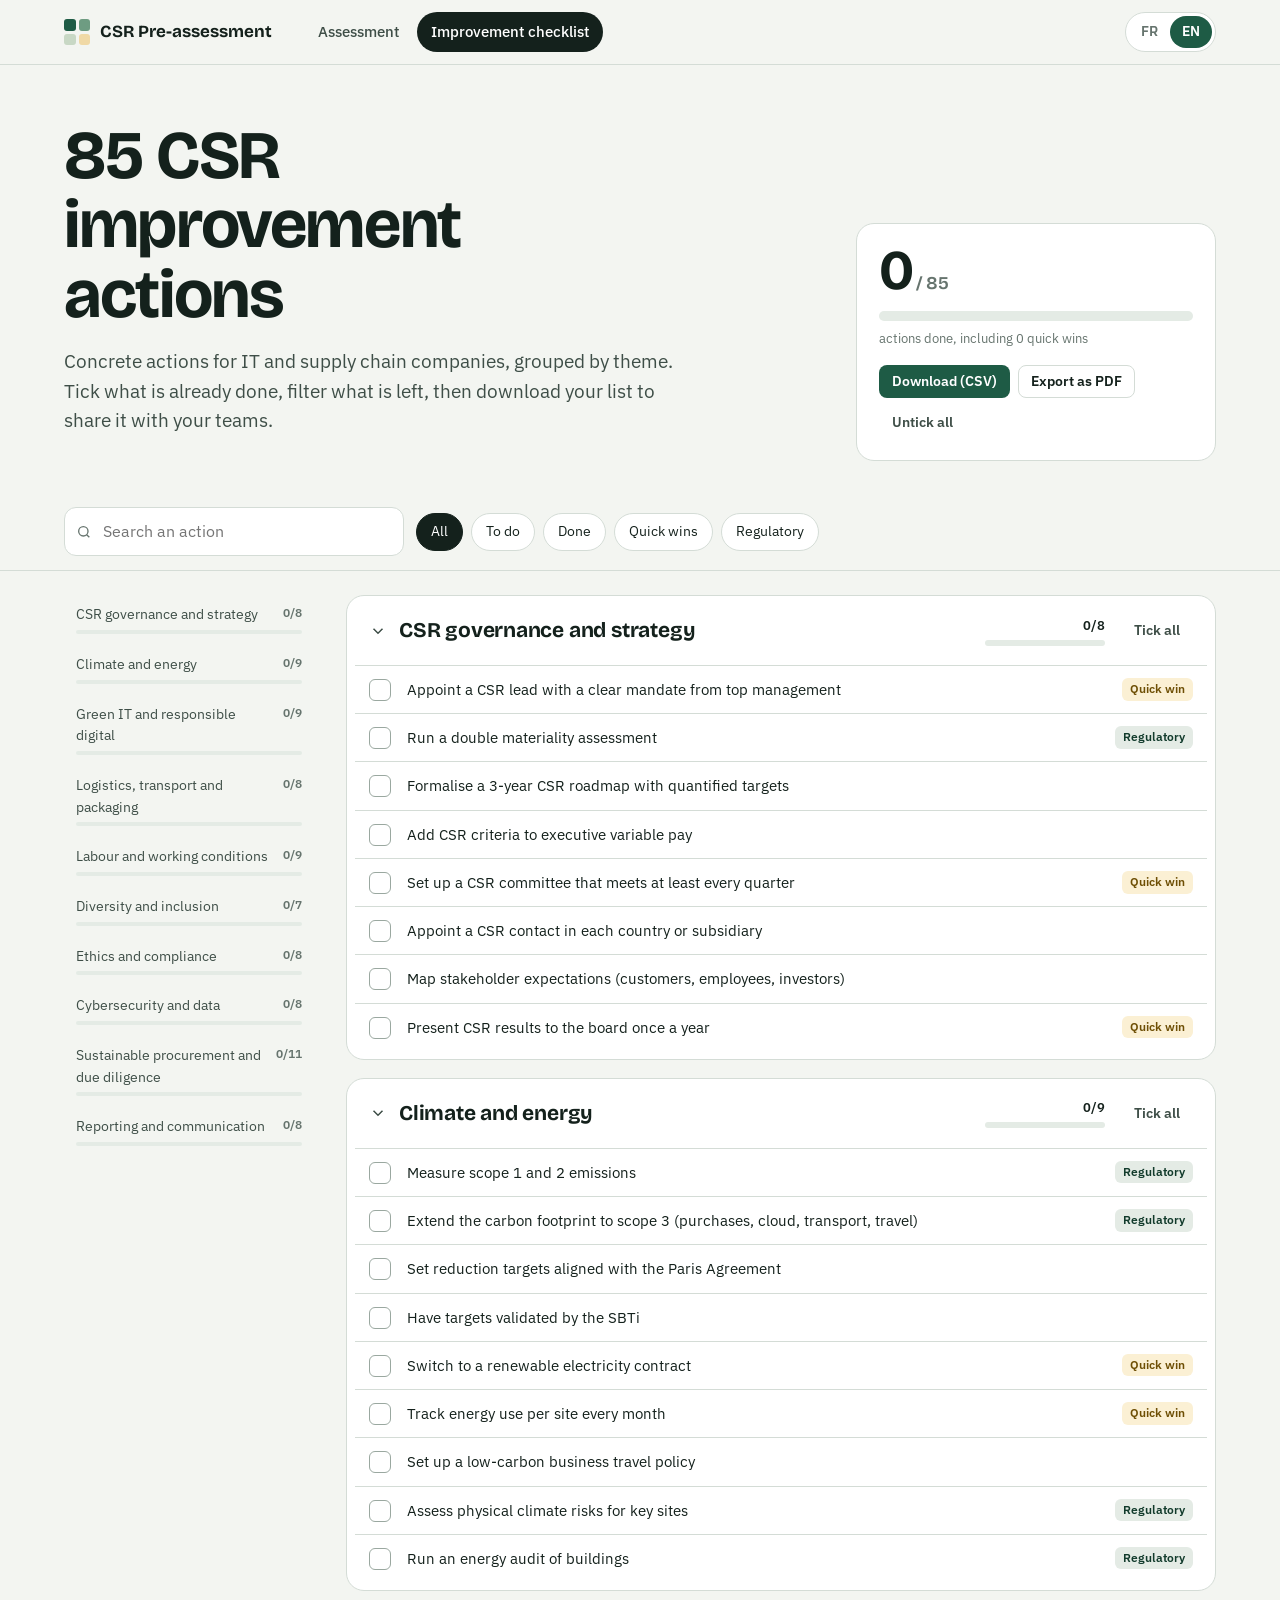
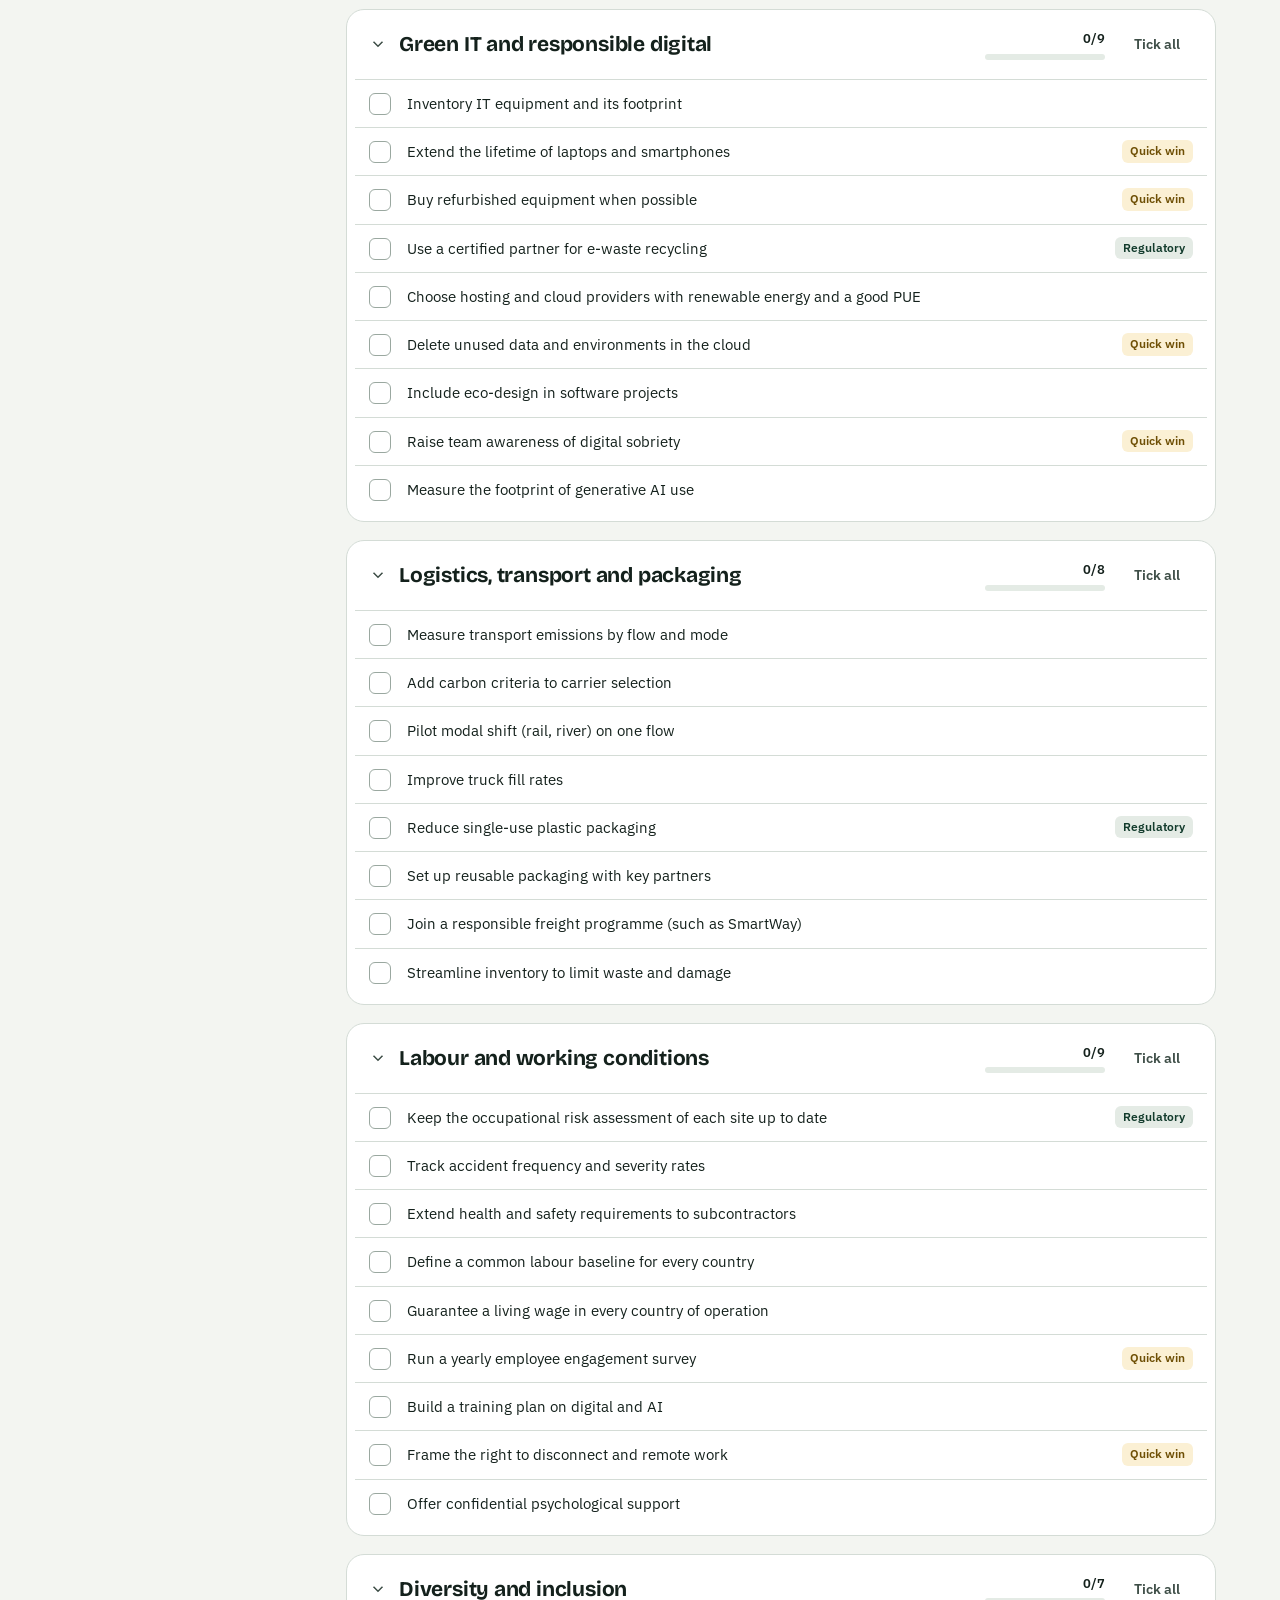
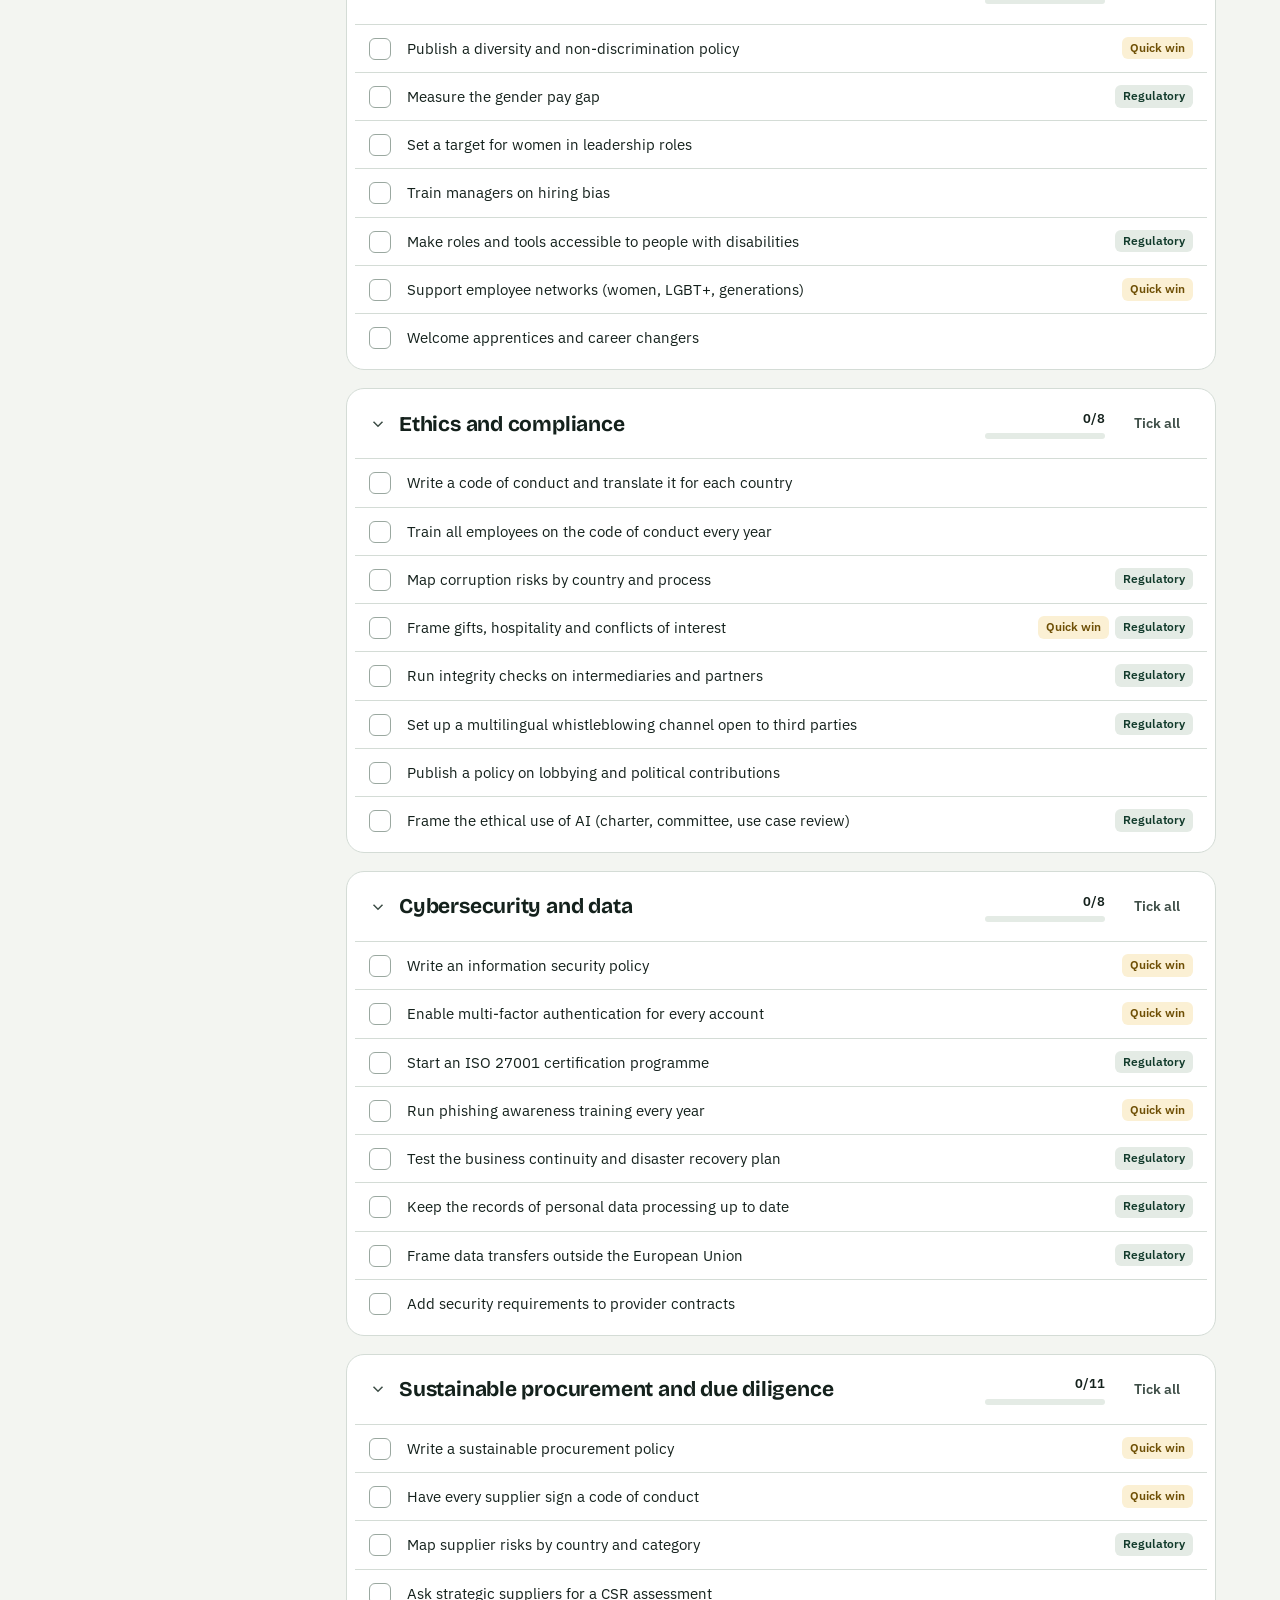
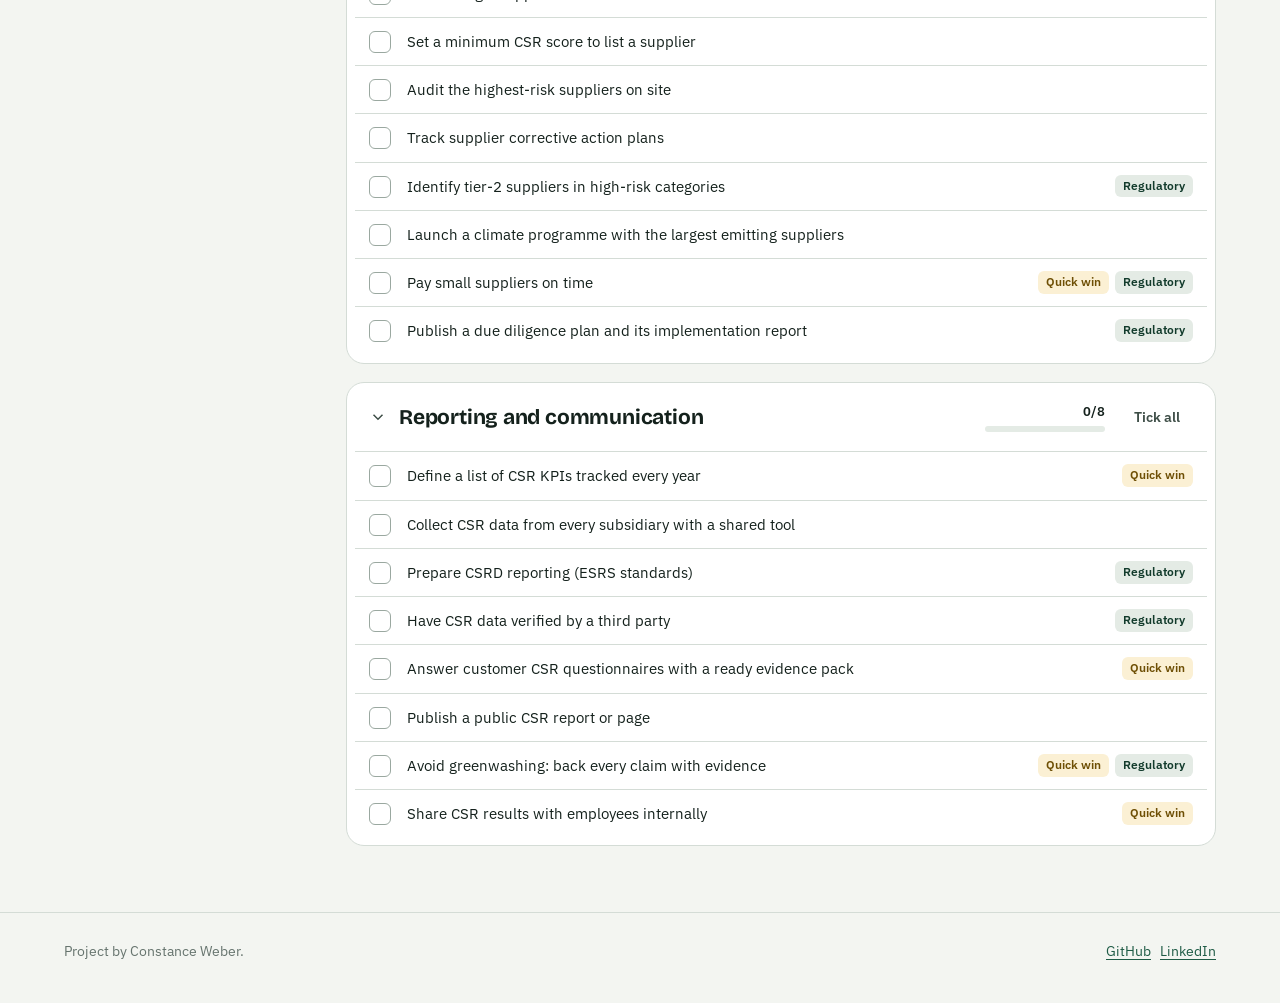
==== docs/checklist.html @ 0f24d418 "Redesign the web version and add an improvement checklist page New shared design (style.css) with a " ====
<!DOCTYPE html>
<html lang="fr">
<head>
<meta charset="utf-8">
<meta name="viewport" content="width=device-width, initial-scale=1">
<title>Axes d'amélioration RSE · IT et supply chain</title>
<meta name="description" content="85 actions RSE concrètes classées par thème, à cocher et à télécharger.">
<link rel="icon" href="data:image/svg+xml,%3Csvg xmlns='http://www.w3.org/2000/svg' viewBox='0 0 100 100'%3E%3Crect x='4' y='4' width='44' height='44' rx='8' fill='%231E5B45'/%3E%3Crect x='52' y='4' width='44' height='44' rx='8' fill='%236E9C82'/%3E%3Crect x='4' y='52' width='44' height='44' rx='8' fill='%23C8D8C5'/%3E%3Crect x='52' y='52' width='44' height='44' rx='8' fill='%23F0D9A6'/%3E%3C/svg%3E">
<link rel="preconnect" href="https://fonts.googleapis.com">
<link rel="preconnect" href="https://fonts.gstatic.com" crossorigin>
<link href="https://fonts.googleapis.com/css2?family=Bricolage+Grotesque:opsz,wght@12..96,600;12..96,700&family=IBM+Plex+Sans:wght@400;500;600&display=swap" rel="stylesheet">
<link rel="stylesheet" href="style.css">
<style>
  .hero-row { display: grid; grid-template-columns: minmax(0, 1fr) 360px; gap: 40px; align-items: end; }
  .tally { background: var(--surface); border: 1px solid var(--line); border-radius: var(--r-lg); padding: 22px; }
  .tally-num { font-family: var(--display); font-weight: 700; font-size: 56px; line-height: .9; letter-spacing: -0.03em; }
  .tally-num small { font-size: 18px; color: var(--muted); font-weight: 600; letter-spacing: 0; }
  .tally .meter { margin: 14px 0 8px; height: 10px; }
  .tally-split { display: flex; gap: 16px; font-size: 13px; color: var(--muted); }

  .toolbar {
    position: sticky; top: 64px; z-index: 10; background: rgba(243, 245, 241, .95); backdrop-filter: blur(6px);
    padding: 14px 0; border-bottom: 1px solid var(--line); margin-bottom: 24px;
  }
  .toolbar .wrap { display: flex; gap: 12px; align-items: center; flex-wrap: wrap; }
  .search { position: relative; flex: 1 1 240px; max-width: 340px; }
  .search input { padding-left: 38px; }
  .search svg { position: absolute; left: 12px; top: 50%; transform: translateY(-50%); pointer-events: none; }
  .tally-actions { display: flex; flex-wrap: wrap; gap: 8px; margin-top: 16px; }

  .cl-layout { display: grid; grid-template-columns: 250px minmax(0, 1fr); gap: 32px; align-items: start; }
  .toc { position: sticky; top: 150px; list-style: none; margin: 0; padding: 0; display: grid; gap: 2px; }
  .toc a { display: grid; grid-template-columns: 1fr auto; gap: 4px 10px; padding: 9px 12px; border-radius: var(--r-sm); text-decoration: none; color: var(--ink-2); font-size: 14px; }
  .toc a:hover { background: var(--mist); }
  .toc .n { font-size: 12px; color: var(--muted); font-weight: 600; }
  .toc .meter { grid-column: 1 / -1; height: 4px; }

  .cat { background: var(--surface); border: 1px solid var(--line); border-radius: var(--r-lg); margin-bottom: 18px; scroll-margin-top: 150px; overflow: hidden; }
  .cat-head { display: grid; grid-template-columns: 1fr auto auto; gap: 16px; align-items: center; padding: 18px 22px; }
  .cat-toggle { display: flex; align-items: center; gap: 12px; border: 0; background: none; padding: 0; cursor: pointer; text-align: left; }
  .cat-toggle h2 { font-family: var(--display); font-size: 21px; margin: 0; letter-spacing: -0.01em; }
  .chev { transition: transform .2s; flex: none; }
  .cat[data-open="false"] .chev { transform: rotate(-90deg); }
  .cat[data-open="false"] .items { display: none; }
  .cat-progress { display: grid; gap: 4px; justify-items: end; min-width: 120px; }
  .cat-progress span { font-size: 13px; font-weight: 600; }
  .cat-progress .meter { width: 120px; height: 6px; }
  .items { list-style: none; margin: 0; padding: 0 8px 8px; }
  .item { border-top: 1px solid var(--line); }
  .item label { display: grid; grid-template-columns: 26px 1fr auto; gap: 12px; align-items: start; padding: 12px 14px; cursor: pointer; border-radius: var(--r-sm); }
  .item label:hover { background: var(--paper); }
  .item input { appearance: none; width: 22px; height: 22px; border: 1.5px solid #9AA8A0; border-radius: 6px; margin: 1px 0 0; display: grid; place-items: center; cursor: pointer; background: var(--surface); }
  .item input:checked { background: var(--pine); border-color: var(--pine); }
  .item input:checked::after { content: ""; width: 6px; height: 11px; border: solid #fff; border-width: 0 2.5px 2.5px 0; transform: rotate(45deg) translate(-1px, -1px); }
  .item .txt { font-size: 15px; }
  .item input:checked + .txt { color: var(--muted); text-decoration: line-through; text-decoration-color: rgba(102, 116, 110, .6); }
  .item .tags { display: flex; gap: 6px; flex-wrap: wrap; justify-content: flex-end; }
  .empty-state { text-align: center; padding: 48px 20px; color: var(--muted); }
  .toast {
    position: fixed; bottom: 24px; left: 50%; transform: translate(-50%, 20px); background: var(--ink); color: #fff;
    padding: 10px 16px; border-radius: var(--r-md); font-size: 14px; opacity: 0; pointer-events: none; transition: opacity .2s, transform .2s;
  }
  .toast.show { opacity: 1; transform: translate(-50%, 0); }

  @media (max-width: 900px) {
    .cl-layout { grid-template-columns: minmax(0, 1fr); }
    .toc { display: none; }
    .hero-row { grid-template-columns: 1fr; }
  }
  @media (max-width: 560px) {
    .cat-head { grid-template-columns: 1fr; gap: 10px; }
    .cat-progress { justify-items: start; }
    .item label { grid-template-columns: 26px 1fr; }
    .item .tags { grid-column: 2; justify-content: flex-start; }
    .toolbar { position: static; }
  }
  @media print {
    .toolbar, .toc, .cat-head .btn, .toast, .tally-actions { display: none !important; }
    .cl-layout { display: block; }
    .cat { border: 0; margin-bottom: 12px; break-inside: avoid-page; }
    .cat[data-open="false"] .items { display: block; }
    .chev { display: none; }
    .item label { padding: 4px 0; }
    .item input { width: 14px; height: 14px; }
    .item input:checked::after { width: 4px; height: 8px; }
  }
</style>
</head>
<body>
<nav class="nav" aria-label="Main">
  <div class="wrap">
    <a class="brand" href="index.html"><span class="brand-mark" aria-hidden="true"><span></span><span></span><span></span><span></span></span><span id="brandName"></span></a>
    <div class="nav-links">
      <a href="index.html" id="navDiag"></a>
      <a href="checklist.html" aria-current="page" id="navCheck"></a>
    </div>
    <div class="lang" role="group" aria-label="Langue / Language">
      <button type="button" data-lang="fr">FR</button>
      <button type="button" data-lang="en">EN</button>
    </div>
  </div>
</nav>

<header class="hero">
  <div class="wrap hero-row">
    <div>
      <h1 id="title"></h1>
      <p class="lead" id="lead"></p>
    </div>
    <div class="tally" aria-live="polite">
      <div class="tally-num"><span id="doneCount">0</span><small> / <span id="totalCount">0</span></small></div>
      <div class="meter"><i id="doneBar"></i></div>
      <div class="tally-split"><span id="tallyText"></span></div>
      <div class="tally-actions">
        <button class="btn btn-primary btn-sm" type="button" id="dlCsv"></button>
        <button class="btn btn-secondary btn-sm" type="button" id="dlPdf"></button>
        <button class="btn btn-quiet btn-sm" type="button" id="reset"></button>
      </div>
    </div>
  </div>
</header>

<div class="toolbar">
  <div class="wrap">
    <label class="search">
      <span class="visually-hidden" id="searchLabel"></span>
      <svg width="16" height="16" viewBox="0 0 24 24" fill="none" stroke="#66746E" stroke-width="2" aria-hidden="true"><circle cx="11" cy="11" r="7"/><path d="M20 20l-4-4"/></svg>
      <input class="input" type="search" id="search" autocomplete="off">
    </label>
    <div class="chips" id="filters" role="group"></div>
  </div>
</div>

<main class="wrap cl-layout">
  <ul class="toc" id="toc"></ul>
  <div>
    <div class="print-only">
      <h1 id="printTitle" style="font-family:var(--display);margin:0 0 4px"></h1>
      <p class="sub" id="printMeta"></p>
    </div>
    <div id="cats"></div>
  </div>
</main>

<footer class="site">
  <div class="wrap">
    <span id="footerText"></span>
    <span><a href="https://github.com/constanceweber6-alt/rse-prediagnostic">GitHub</a> &nbsp; <a href="https://www.linkedin.com/in/constance-weber/">LinkedIn</a></span>
  </div>
</footer>
<div class="toast" id="toast" role="status"></div>

<script>
(() => {
  const TXT = {
    fr: {
      brand: "Pré-diagnostic RSE",
      navDiag: "Diagnostic",
      navCheck: "Axes d'amélioration",
      title: (n) => `${n} axes d'amélioration RSE`,
      lead: "Des actions concrètes pour les entreprises IT et supply chain, classées par thème. Cochez ce qui est déjà fait, filtrez ce qu'il reste, puis téléchargez votre liste pour la partager avec vos équipes.",
      tally: (d, q) => `actions faites, dont ${q} actions rapides`,
      search: "Rechercher une action",
      filters: { all: "Toutes", todo: "À faire", done: "Faites", quick: "Actions rapides", reg: "Réglementaire" },
      csv: "Télécharger (CSV)",
      pdf: "Exporter en PDF",
      reset: "Tout décocher",
      resetConfirm: "Décocher toutes les actions ?",
      checkAll: "Tout cocher",
      uncheckAll: "Tout décocher",
      quick: "Action rapide",
      reg: "Réglementaire",
      none: "Aucune action ne correspond à ce filtre.",
      saved: "Liste téléchargée",
      cleared: "Toutes les actions ont été décochées",
      footer: "Projet réalisé par Constance Weber.",
      csvHead: ["Thème", "Action", "Statut", "Action rapide", "Réglementaire"],
      statusDone: "Fait",
      statusTodo: "À faire",
      yes: "Oui",
      printMeta: (d, t, date) => `${d} actions faites sur ${t}, au ${date}`,
      file: "axes-amelioration-rse.csv",
    },
    en: {
      brand: "CSR Pre-assessment",
      navDiag: "Assessment",
      navCheck: "Improvement checklist",
      title: (n) => `${n} CSR improvement actions`,
      lead: "Concrete actions for IT and supply chain companies, grouped by theme. Tick what is already done, filter what is left, then download your list to share it with your teams.",
      tally: (d, q) => `actions done, including ${q} quick wins`,
      search: "Search an action",
      filters: { all: "All", todo: "To do", done: "Done", quick: "Quick wins", reg: "Regulatory" },
      csv: "Download (CSV)",
      pdf: "Export as PDF",
      reset: "Untick all",
      resetConfirm: "Untick every action?",
      checkAll: "Tick all",
      uncheckAll: "Untick all",
      quick: "Quick win",
      reg: "Regulatory",
      none: "No action matches this filter.",
      saved: "List downloaded",
      cleared: "Every action has been unticked",
      footer: "Project by Constance Weber.",
      csvHead: ["Theme", "Action", "Status", "Quick win", "Regulatory"],
      statusDone: "Done",
      statusTodo: "To do",
      yes: "Yes",
      printMeta: (d, t, date) => `${d} of ${t} actions done, as of ${date}`,
      file: "csr-improvement-actions.csv",
    },
  };
  const STORE = "csr-checklist-v1", LANG_KEY = "csr-lang";
  const $ = (id) => document.getElementById(id);
  const esc = (s) => String(s).replace(/[&<>"']/g, (c) => ({ "&":"&amp;","<":"&lt;",">":"&gt;",'"':"&quot;","'":"&#39;" }[c]));
  const norm = (s) => s.toLowerCase().normalize("NFD").replace(/[̀-ͯ]/g, "");

  let CATS = [];
  let state = { done: {}, closed: {} };
  let lang = "fr", filter = "all", query = "";

  try {
    const saved = JSON.parse(localStorage.getItem(STORE) || "null");
    if (saved) state = { ...state, ...saved };
    lang = localStorage.getItem(LANG_KEY) || ((navigator.language || "fr").toLowerCase().startsWith("fr") ? "fr" : "en");
  } catch (e) {}
  const save = () => { try { localStorage.setItem(STORE, JSON.stringify(state)); localStorage.setItem(LANG_KEY, lang); } catch (e) {} };
  const X = (k) => TXT[lang][k];

  let toastTimer;
  function toast(msg) {
    const t = $("toast"); t.textContent = msg; t.classList.add("show");
    clearTimeout(toastTimer); toastTimer = setTimeout(() => t.classList.remove("show"), 2200);
  }

  function visible(item) {
    const isDone = !!state.done[item.id];
    if (filter === "todo" && isDone) return false;
    if (filter === "done" && !isDone) return false;
    if (filter === "quick" && !item.tags.includes("quick")) return false;
    if (filter === "reg" && !item.tags.includes("reg")) return false;
    if (query && !norm(item.label[lang]).includes(norm(query))) return false;
    return true;
  }

  function renderStatic() {
    document.documentElement.lang = lang;
    const n = CATS.reduce((s, c) => s + c.items.length, 0);
    document.title = X("title")(n);
    document.querySelectorAll(".lang button").forEach((b) => { const on = b.dataset.lang === lang; b.classList.toggle("on", on); b.setAttribute("aria-pressed", on); });
    $("brandName").textContent = X("brand");
    $("navDiag").textContent = X("navDiag");
    $("navCheck").textContent = X("navCheck");
    $("title").textContent = X("title")(n);
    $("lead").textContent = X("lead");
    $("searchLabel").textContent = X("search");
    $("search").placeholder = X("search");
    $("dlCsv").textContent = X("csv");
    $("dlPdf").textContent = X("pdf");
    $("reset").textContent = X("reset");
    $("footerText").textContent = X("footer");
    $("printTitle").textContent = X("title")(n);
    $("filters").innerHTML = Object.entries(X("filters")).map(([k, v]) =>
      `<button type="button" class="chip btn-sm" data-filter="${k}" aria-pressed="${filter === k}">${esc(v)}</button>`).join("");
  }

  function renderTally() {
    const all = CATS.flatMap((c) => c.items);
    const done = all.filter((i) => state.done[i.id]);
    const quick = done.filter((i) => i.tags.includes("quick")).length;
    $("doneCount").textContent = done.length;
    $("totalCount").textContent = all.length;
    $("doneBar").style.width = (100 * done.length / all.length) + "%";
    $("tallyText").textContent = X("tally")(done.length, quick);
    const date = new Date().toLocaleDateString(lang === "fr" ? "fr-FR" : "en-GB");
    $("printMeta").textContent = X("printMeta")(done.length, all.length, date);
    $("toc").innerHTML = CATS.map((c) => {
      const d = c.items.filter((i) => state.done[i.id]).length;
      return `<li><a href="#cat-${c.id}"><span>${esc(c.name[lang])}</span><span class="n">${d}/${c.items.length}</span><span class="meter"><i style="width:${100 * d / c.items.length}%"></i></span></a></li>`;
    }).join("");
    for (const c of CATS) {
      const d = c.items.filter((i) => state.done[i.id]).length;
      const head = $("cat-" + c.id);
      if (!head) continue;
      head.querySelector(".cat-progress span").textContent = `${d}/${c.items.length}`;
      head.querySelector(".cat-progress i").style.width = (100 * d / c.items.length) + "%";
      head.querySelector("[data-all]").textContent = d === c.items.length ? X("uncheckAll") : X("checkAll");
    }
  }

  function renderCats() {
    const html = CATS.map((c) => {
      const items = c.items.filter(visible);
      if (!items.length) return "";
      const open = !state.closed[c.id] || query !== "";
      const rows = items.map((i) => {
        const tags = [
          i.tags.includes("quick") ? `<span class="tag tag-quick">${esc(X("quick"))}</span>` : "",
          i.tags.includes("reg") ? `<span class="tag tag-reg">${esc(X("reg"))}</span>` : "",
        ].join("");
        return `<li class="item"><label><input type="checkbox" data-id="${i.id}" ${state.done[i.id] ? "checked" : ""}><span class="txt">${esc(i.label[lang])}</span><span class="tags">${tags}</span></label></li>`;
      }).join("");
      return `<section class="cat" id="cat-${c.id}" data-open="${open}">
        <div class="cat-head">
          <button type="button" class="cat-toggle" data-toggle="${c.id}" aria-expanded="${open}" aria-controls="items-${c.id}">
            <svg class="chev" width="18" height="18" viewBox="0 0 24 24" fill="none" stroke="#3E4E47" stroke-width="2" aria-hidden="true"><path d="M6 9l6 6 6-6"/></svg>
            <h2>${esc(c.name[lang])}</h2>
          </button>
          <div class="cat-progress"><span></span><div class="meter"><i></i></div></div>
          <button type="button" class="btn btn-quiet btn-sm" data-all="${c.id}"></button>
        </div>
        <ul class="items" id="items-${c.id}">${rows}</ul>
      </section>`;
    }).join("");
    $("cats").innerHTML = html || `<div class="empty-state">${esc(X("none"))}</div>`;
    renderTally();
  }

  function renderAll() { renderStatic(); renderCats(); }

  function downloadCsv() {
    const q = (s) => `"${String(s).replace(/"/g, '""')}"`;
    const rows = [X("csvHead").map(q).join(";")];
    for (const c of CATS) for (const i of c.items) {
      rows.push([c.name[lang], i.label[lang], state.done[i.id] ? X("statusDone") : X("statusTodo"),
        i.tags.includes("quick") ? X("yes") : "", i.tags.includes("reg") ? X("yes") : ""].map(q).join(";"));
    }
    const blob = new Blob(["﻿" + rows.join("\r\n")], { type: "text/csv;charset=utf-8" });
    const a = document.createElement("a");
    a.href = URL.createObjectURL(blob); a.download = X("file");
    document.body.appendChild(a); a.click(); a.remove();
    setTimeout(() => URL.revokeObjectURL(a.href), 1000);
    toast(X("saved"));
  }

  function bind() {
    document.querySelectorAll(".lang button").forEach((b) => b.addEventListener("click", () => { lang = b.dataset.lang; save(); renderAll(); }));
    $("search").addEventListener("input", (e) => { query = e.target.value.trim(); renderCats(); });
    $("filters").addEventListener("click", (e) => { const b = e.target.closest("[data-filter]"); if (!b) return; filter = b.dataset.filter; renderStatic(); renderCats(); });
    $("cats").addEventListener("change", (e) => {
      const cb = e.target.closest("input[data-id]"); if (!cb) return;
      if (cb.checked) state.done[cb.dataset.id] = true; else delete state.done[cb.dataset.id];
      save();
      if (filter === "todo" || filter === "done") renderCats(); else renderTally();
    });
    $("cats").addEventListener("click", (e) => {
      const t = e.target.closest("[data-toggle]");
      if (t) {
        const id = t.dataset.toggle, sec = $("cat-" + id), open = sec.dataset.open !== "true";
        sec.dataset.open = String(open); t.setAttribute("aria-expanded", String(open));
        if (open) delete state.closed[id]; else state.closed[id] = true;
        save(); return;
      }
      const all = e.target.closest("[data-all]");
      if (all) {
        const cat = CATS.find((c) => c.id === all.dataset.all);
        const allDone = cat.items.every((i) => state.done[i.id]);
        for (const i of cat.items) { if (allDone) delete state.done[i.id]; else state.done[i.id] = true; }
        save(); renderCats();
      }
    });
    $("dlCsv").addEventListener("click", downloadCsv);
    $("dlPdf").addEventListener("click", () => window.print());
    $("reset").addEventListener("click", () => {
      if (!Object.keys(state.done).length) return;
      if (!window.confirm(X("resetConfirm"))) return;
      state.done = {}; save(); renderCats(); toast(X("cleared"));
    });
  }

  fetch("checklist.json")
    .then((r) => { if (!r.ok) throw new Error(r.status); return r.json(); })
    .then((data) => { CATS = data; bind(); renderAll(); })
    .catch(() => { $("cats").innerHTML = `<div class="empty-state">${lang === "fr" ? "La liste n'a pas pu être chargée. Rechargez la page." : "The list could not be loaded. Reload the page."}</div>`; });
})();
</script>
</body>
</html>
---- docs/style.css ----
/* Shared styles for the web version (index.html and checklist.html) */

:root {
  --ink: #14211C;
  --ink-2: #3E4E47;
  --muted: #66746E;
  --paper: #F3F5F1;
  --surface: #FFFFFF;
  --pine: #1E5B45;
  --pine-deep: #123B2C;
  --lichen: #C8D8C5;
  --moss: #6E9C82;
  --mist: #E4EBE5;
  --line: #D4DCD6;
  --amber: #D9A21B;
  --amber-soft: #FBF0D4;
  --amber-ink: #6E4F05;
  --danger-soft: #F6E3D4;
  --r-lg: 18px;
  --r-md: 12px;
  --r-sm: 8px;
  --display: "Bricolage Grotesque", "IBM Plex Sans", system-ui, sans-serif;
  --body: "IBM Plex Sans", system-ui, -apple-system, "Segoe UI", sans-serif;
  /* Maturity scale, also used in the legend */
  --m0: #F0D9A6;
  --m1: #C8D8C5;
  --m2: #6E9C82;
  --m3: #1E5B45;
}

* { box-sizing: border-box; }
html { scroll-behavior: smooth; }
@media (prefers-reduced-motion: reduce) {
  html { scroll-behavior: auto; }
  *, *::before, *::after { transition: none !important; animation: none !important; }
}

body {
  margin: 0;
  font-family: var(--body);
  font-size: 16px;
  line-height: 1.55;
  color: var(--ink);
  background: var(--paper);
  -webkit-font-smoothing: antialiased;
}

a { color: var(--pine); text-underline-offset: 3px; }
button, input, select { font: inherit; color: inherit; }
:focus-visible { outline: 3px solid var(--amber); outline-offset: 2px; border-radius: 6px; }

.wrap { max-width: 1200px; margin: 0 auto; padding: 0 24px; }

/* Navigation */
.nav {
  position: sticky; top: 0; z-index: 20;
  background: rgba(243, 245, 241, .92);
  backdrop-filter: saturate(1.4) blur(8px);
  border-bottom: 1px solid var(--line);
}
.nav .wrap { display: flex; align-items: center; gap: 24px; height: 64px; }
.brand { display: flex; align-items: center; gap: 10px; font-family: var(--display); font-weight: 700; font-size: 17px; text-decoration: none; color: var(--ink); }
.brand-mark { width: 26px; height: 26px; display: grid; grid-template-columns: repeat(2, 1fr); gap: 3px; }
.brand-mark span { border-radius: 3px; }
.brand-mark span:nth-child(1) { background: var(--m3); }
.brand-mark span:nth-child(2) { background: var(--m2); }
.brand-mark span:nth-child(3) { background: var(--m1); }
.brand-mark span:nth-child(4) { background: var(--m0); }
.nav-links { display: flex; gap: 4px; margin-left: 8px; }
.nav-links a {
  text-decoration: none; color: var(--ink-2); padding: 8px 14px; border-radius: 999px; font-weight: 500; font-size: 15px;
}
.nav-links a:hover { background: var(--mist); }
.nav-links a[aria-current="page"] { background: var(--ink); color: #fff; }
.lang { margin-left: auto; display: inline-flex; border: 1px solid var(--line); border-radius: 999px; padding: 3px; background: var(--surface); }
.lang button { border: 0; background: transparent; padding: 5px 12px; border-radius: 999px; cursor: pointer; font-size: 14px; font-weight: 600; color: var(--muted); }
.lang button.on { background: var(--pine); color: #fff; }

/* Hero */
.hero { padding: 56px 0 32px; }
.hero h1 {
  font-family: var(--display);
  font-weight: 700;
  font-size: clamp(36px, 5.6vw, 68px);
  line-height: 1.02;
  letter-spacing: -0.02em;
  margin: 0 0 18px;
  max-width: 14ch;
}
.hero p.lead { font-size: 19px; color: var(--ink-2); max-width: 58ch; margin: 0 0 26px; }
.hero-actions { display: flex; gap: 12px; flex-wrap: wrap; }

/* Buttons */
.btn {
  display: inline-flex; align-items: center; justify-content: center; gap: 8px;
  border: 1px solid transparent; border-radius: var(--r-md); padding: 11px 18px;
  font-weight: 600; font-size: 15px; cursor: pointer; text-decoration: none; line-height: 1.2;
}
.btn-primary { background: var(--pine); color: #fff; }
.btn-primary:hover { background: var(--pine-deep); }
.btn-secondary { background: var(--surface); border-color: var(--line); color: var(--ink); }
.btn-secondary:hover { border-color: var(--pine); }
.btn-quiet { background: transparent; color: var(--ink-2); padding: 8px 10px; }
.btn-quiet:hover { color: var(--pine); }
.btn-sm { padding: 7px 12px; font-size: 14px; border-radius: var(--r-sm); }

/* Panels */
.panel { background: var(--surface); border: 1px solid var(--line); border-radius: var(--r-lg); padding: 28px; }
.panel + .panel { margin-top: 20px; }
.panel-head { display: flex; flex-wrap: wrap; align-items: baseline; justify-content: space-between; gap: 6px 12px; margin-bottom: 18px; }
.panel h2 { font-family: var(--display); font-size: 24px; letter-spacing: -0.01em; margin: 0; }
.step { color: var(--pine); font-family: var(--display); margin-right: 8px; }
.panel h3 { font-size: 16px; margin: 0 0 10px; }
.sub { color: var(--muted); font-size: 14px; margin: 0; }

/* Forms */
.field-label { display: block; font-size: 14px; font-weight: 600; margin-bottom: 6px; }
.input, .select {
  width: 100%; padding: 11px 13px; border: 1px solid var(--line); border-radius: var(--r-md);
  background: var(--surface);
}
.input:focus, .select:focus { border-color: var(--pine); outline: none; box-shadow: 0 0 0 3px rgba(30, 91, 69, .15); }
.chips { display: flex; flex-wrap: wrap; gap: 8px; }
.chip {
  border: 1px solid var(--line); background: var(--surface); border-radius: 999px; padding: 7px 14px;
  cursor: pointer; font-size: 14px;
}
.chip:hover { border-color: var(--pine); }
.chip.on, .chip[aria-pressed="true"] { background: var(--ink); border-color: var(--ink); color: #fff; }
.note { font-size: 13px; color: var(--muted); margin-top: 8px; }
.notice { display: flex; gap: 10px; align-items: flex-start; background: var(--amber-soft); color: var(--amber-ink); border-radius: var(--r-md); padding: 10px 14px; font-size: 14px; }
.notice::before { content: ""; flex: none; width: 8px; height: 8px; border-radius: 50%; background: var(--amber); margin-top: 7px; }

/* Tags */
.tag { display: inline-flex; align-items: center; font-size: 12px; font-weight: 600; border-radius: 6px; padding: 2px 8px; white-space: nowrap; }
.tag-quick { background: var(--amber-soft); color: var(--amber-ink); }
.tag-reg { background: var(--mist); color: var(--pine-deep); }
.tag-theme { background: var(--mist); color: var(--ink-2); font-weight: 500; }

/* Progress */
.meter { height: 8px; border-radius: 999px; background: var(--mist); overflow: hidden; }
.meter > i { display: block; height: 100%; background: var(--pine); border-radius: 999px; width: 0; transition: width .3s ease; }

footer.site { border-top: 1px solid var(--line); margin-top: 48px; padding: 28px 0 40px; font-size: 14px; color: var(--muted); }
footer.site .wrap { display: flex; justify-content: space-between; gap: 16px; flex-wrap: wrap; }

[hidden] { display: none !important; }
.visually-hidden { position: absolute !important; width: 1px; height: 1px; overflow: hidden; clip: rect(0 0 0 0); white-space: nowrap; }
.print-only { display: none; }

@media (max-width: 720px) {
  .nav .wrap { gap: 10px; height: auto; padding-top: 10px; padding-bottom: 10px; flex-wrap: wrap; }
  .nav-links { order: 3; width: 100%; margin-left: 0; }
  .panel { padding: 20px; }
  .hero { padding-top: 36px; }
}

@media print {
  body { background: #fff; font-size: 11pt; }
  .nav, .hero, footer.site, .no-print { display: none !important; }
  .panel { border: 0; padding: 0; }
  .print-only { display: block; }
}
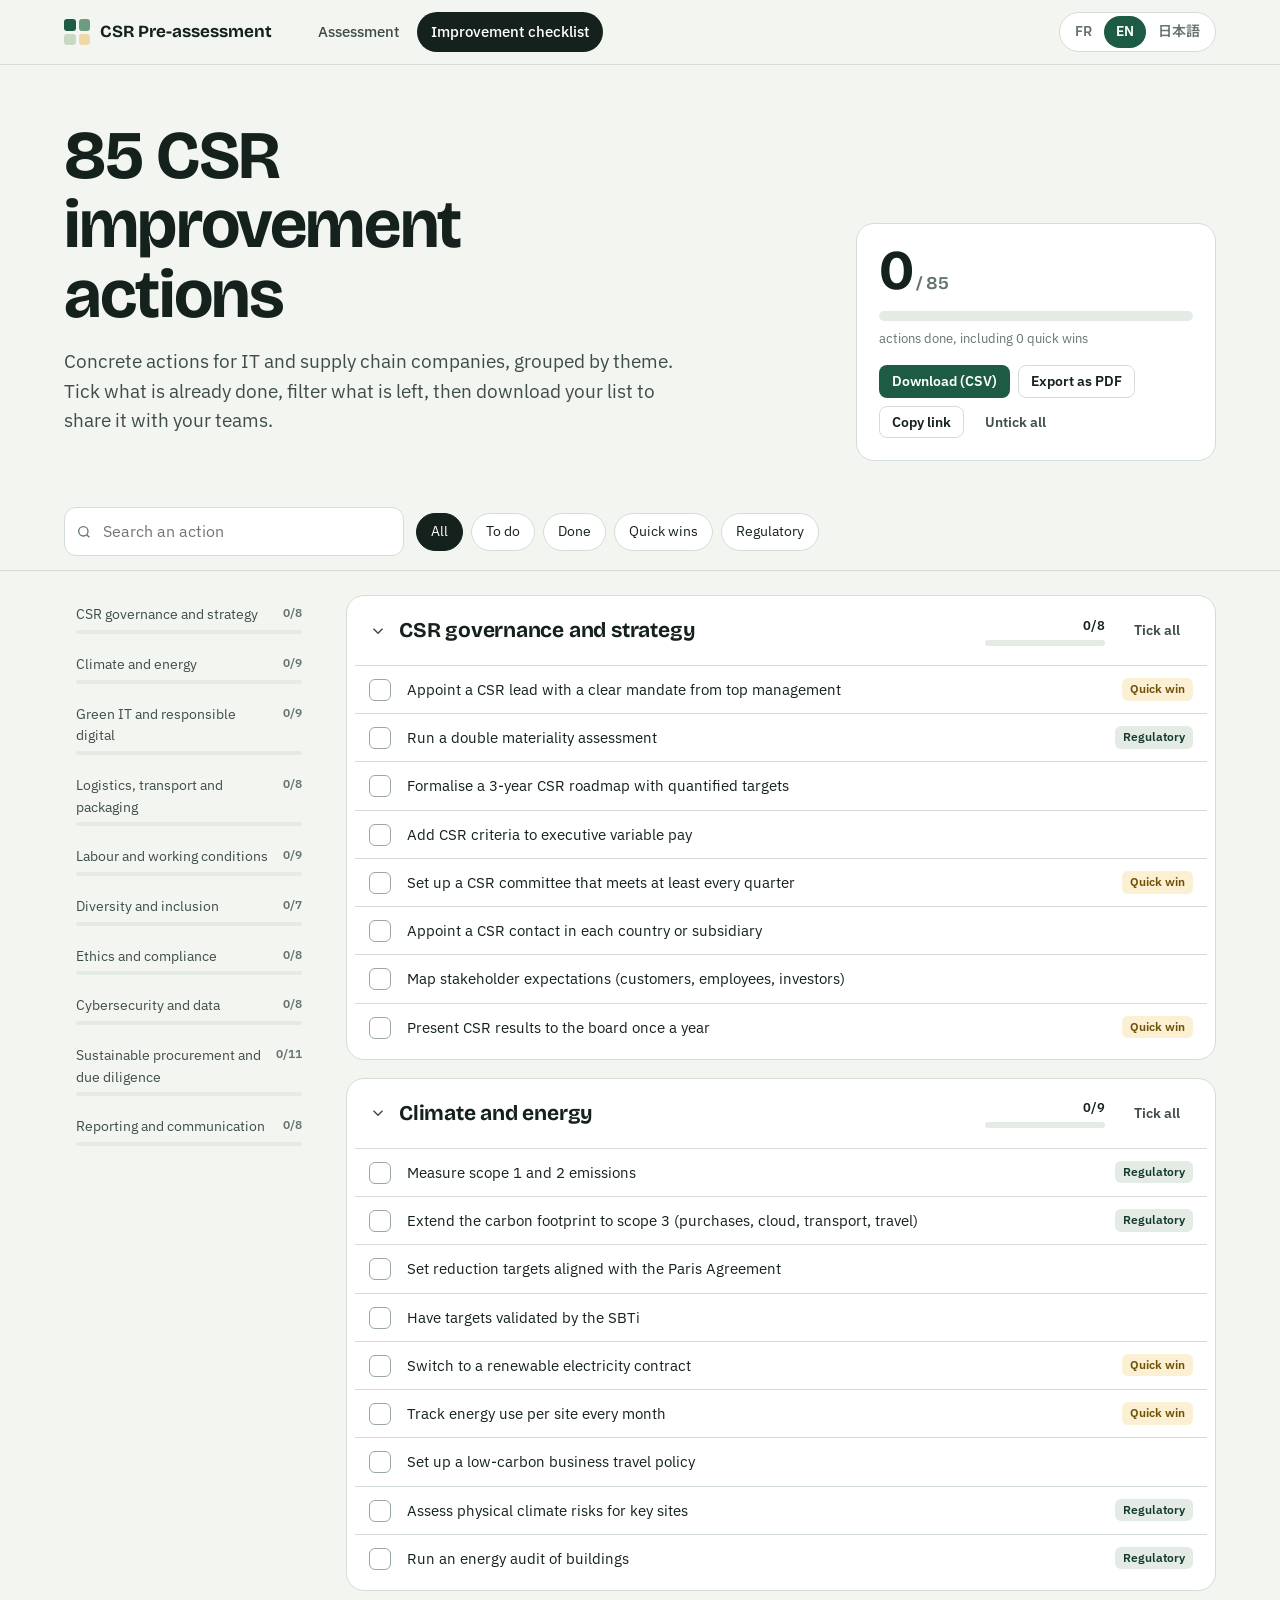
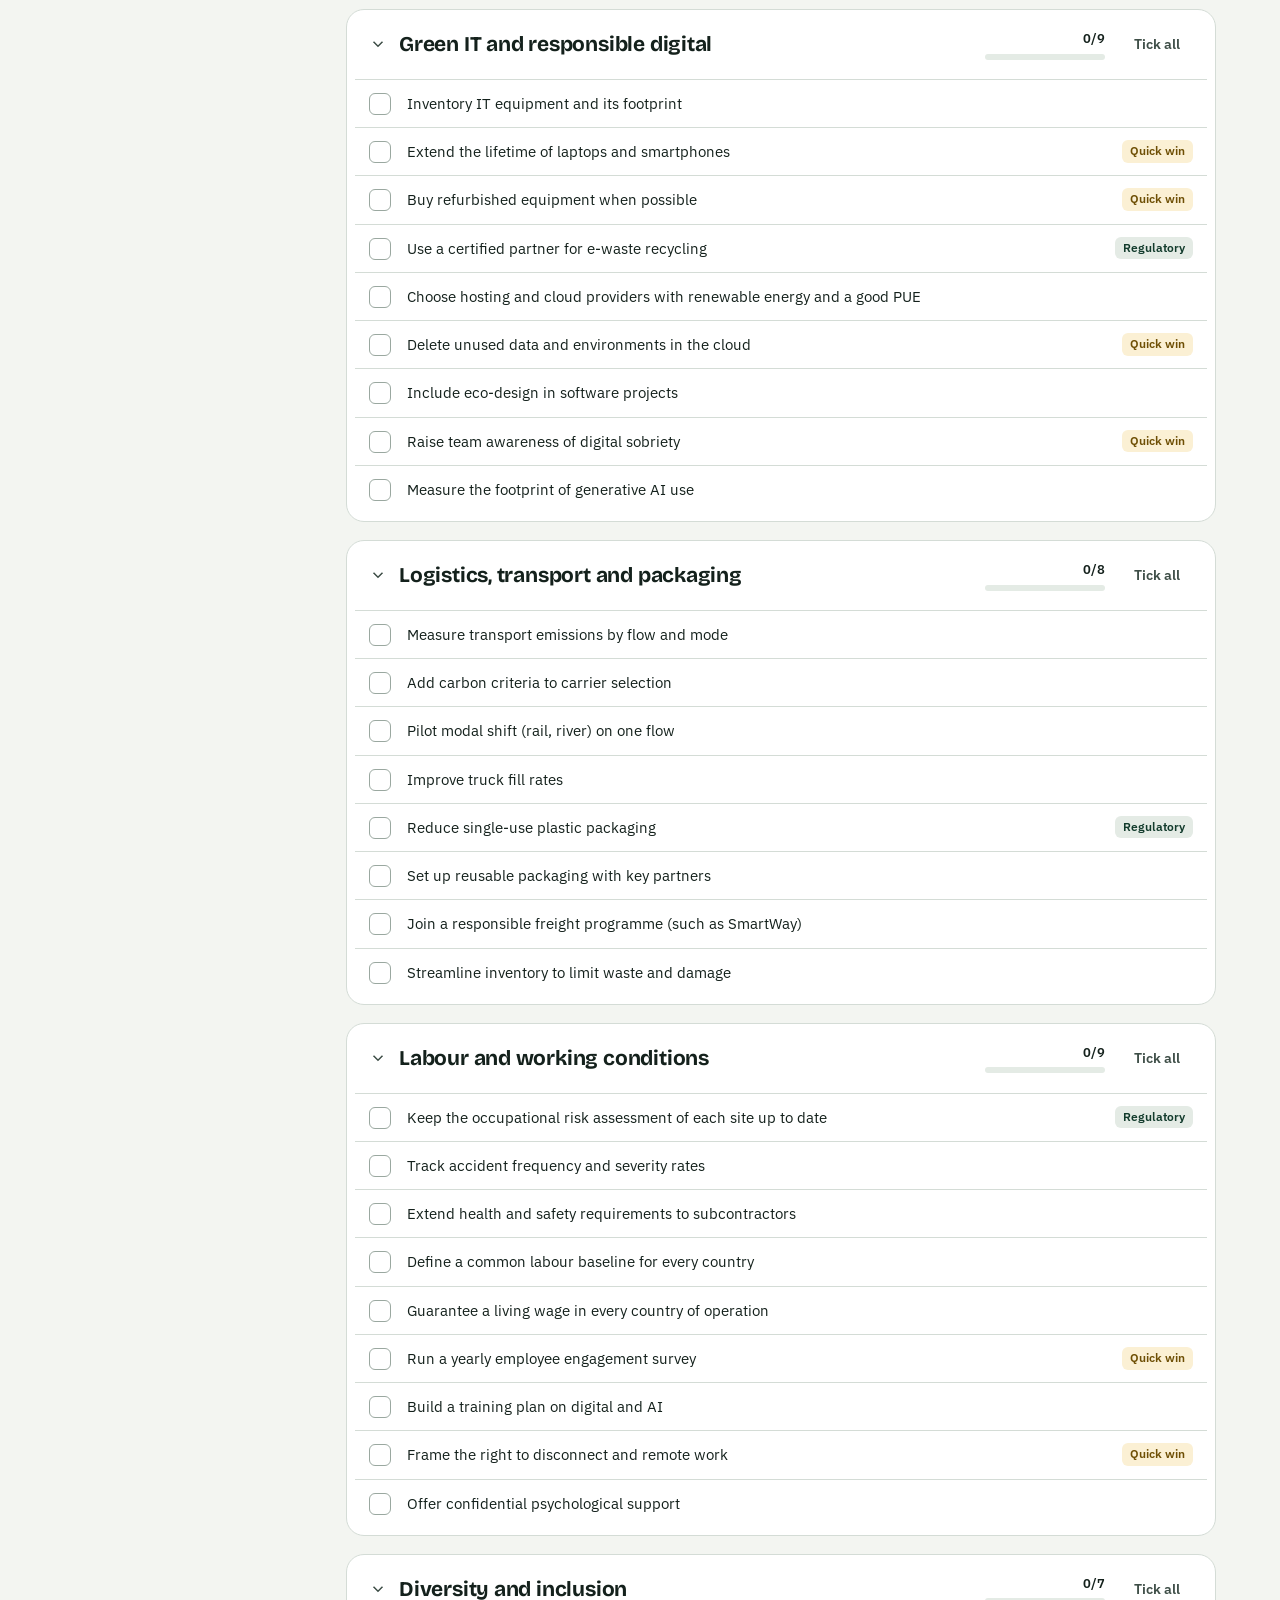
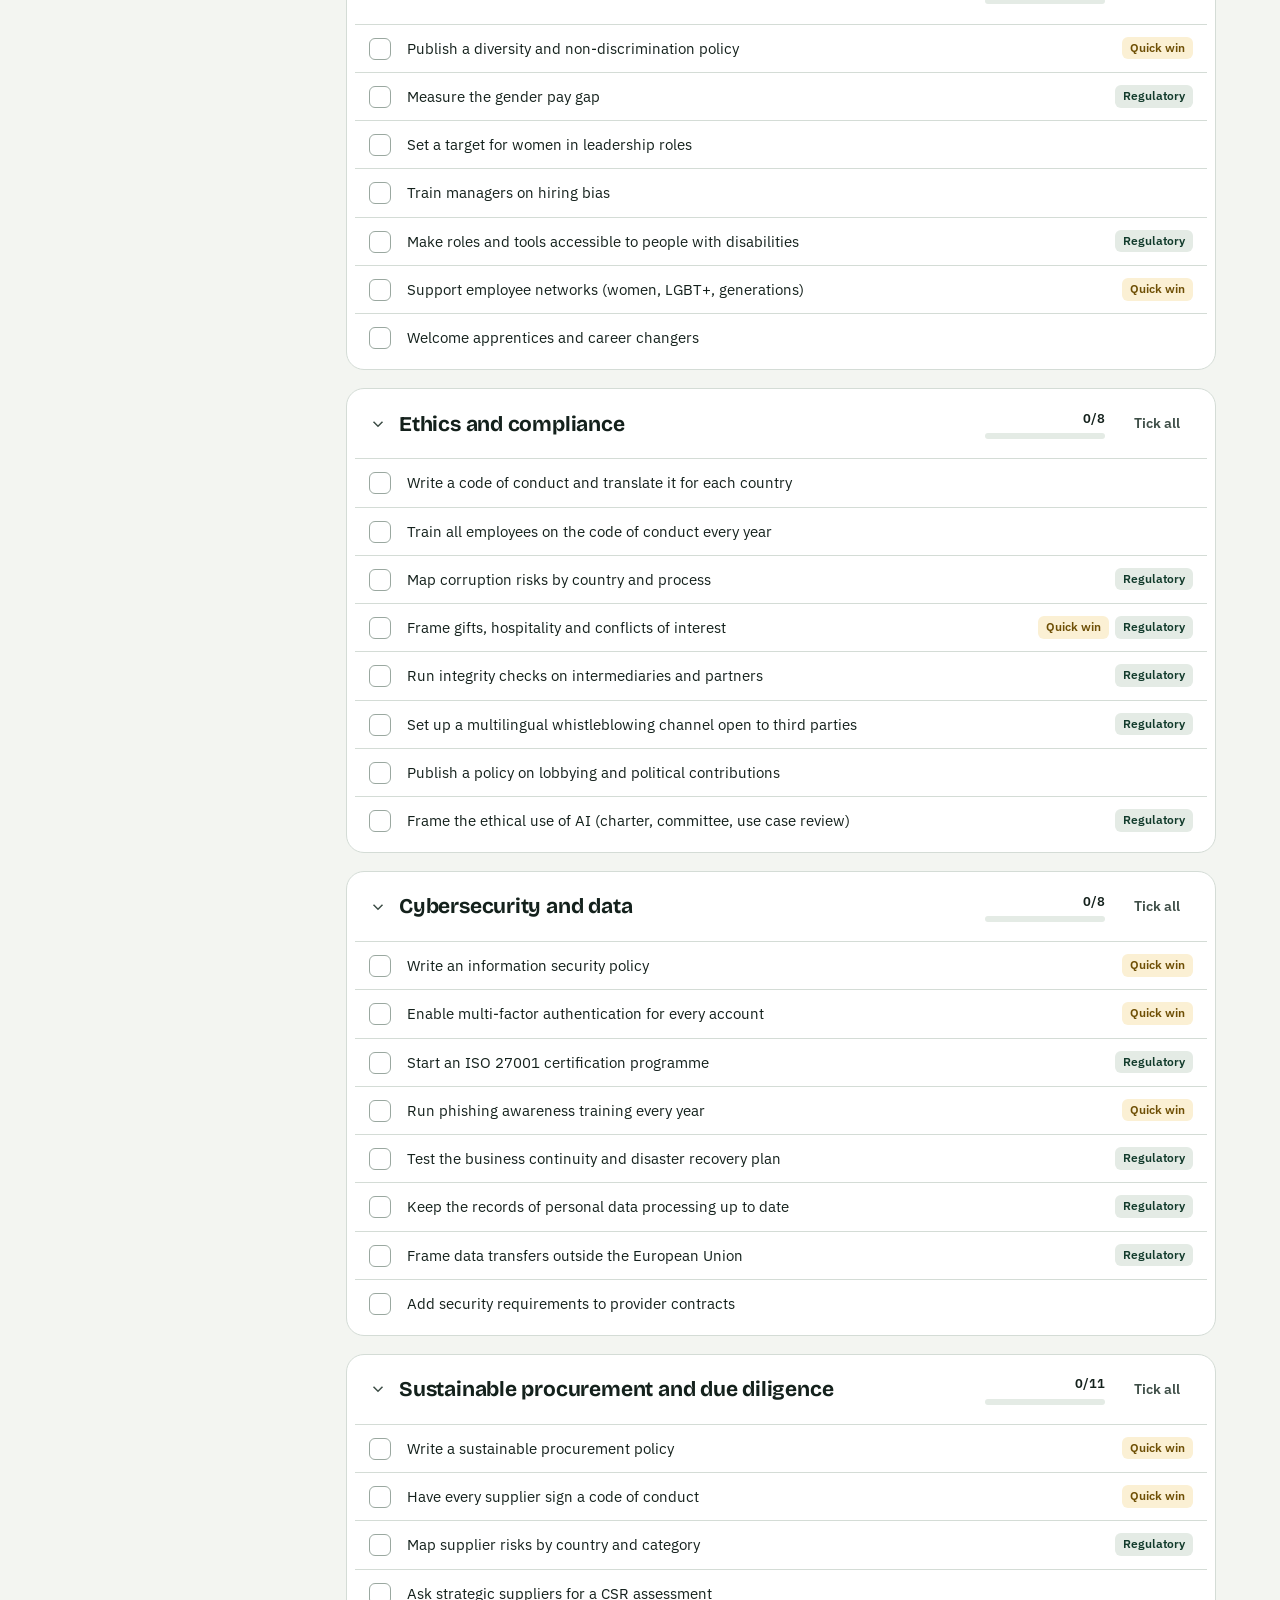
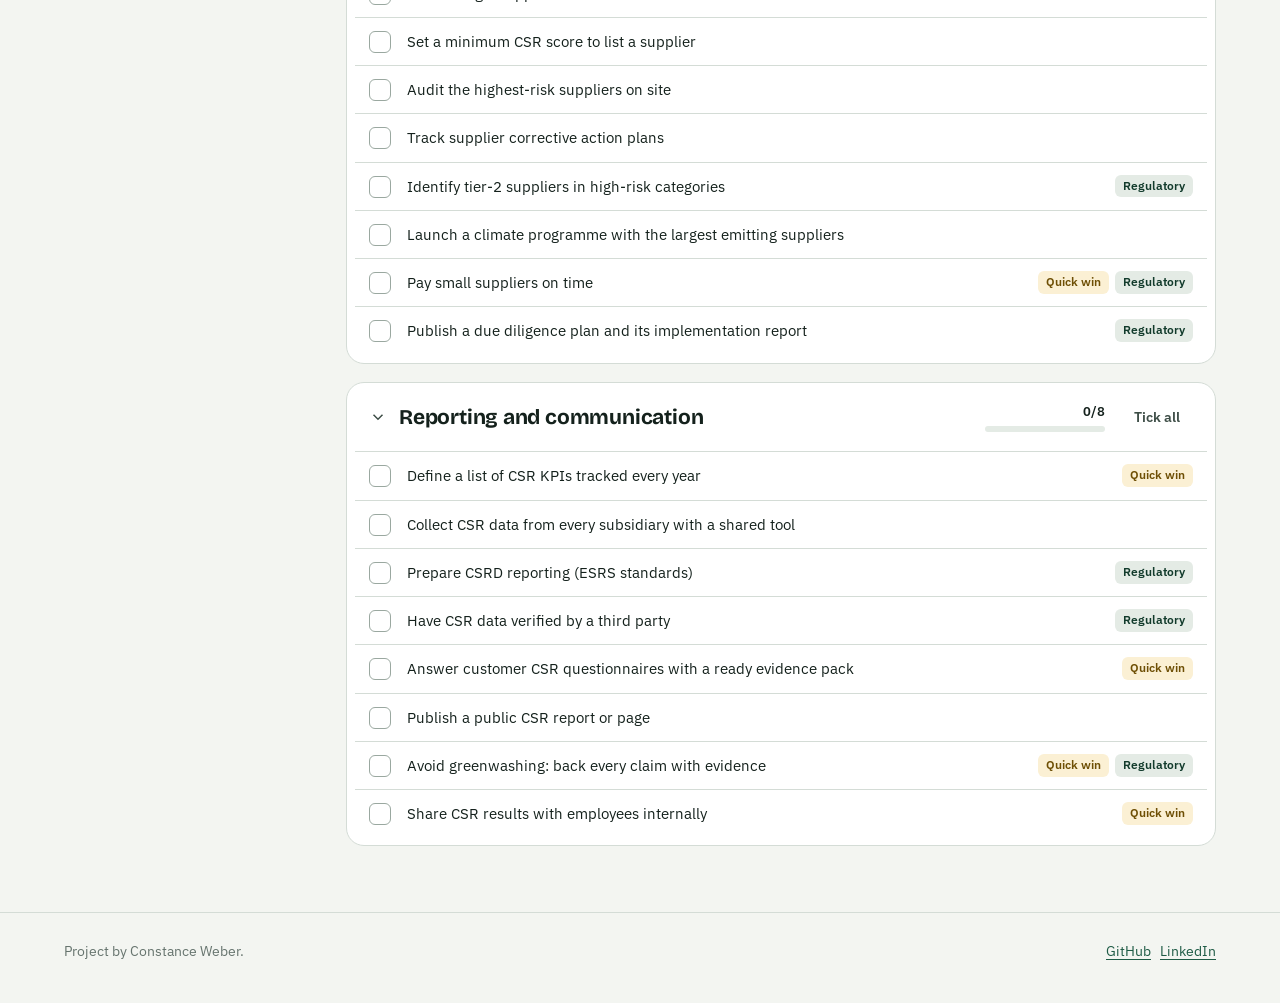
==== commit b167a6b7: "Add Japanese, share links and help sheets - Japanese version of the questionnaire, interface, checkl" ====
--- a/docs/checklist.html
+++ b/docs/checklist.html
@@ -8,7 +8,7 @@
 <link rel="icon" href="data:image/svg+xml,%3Csvg xmlns='http://www.w3.org/2000/svg' viewBox='0 0 100 100'%3E%3Crect x='4' y='4' width='44' height='44' rx='8' fill='%231E5B45'/%3E%3Crect x='52' y='4' width='44' height='44' rx='8' fill='%236E9C82'/%3E%3Crect x='4' y='52' width='44' height='44' rx='8' fill='%23C8D8C5'/%3E%3Crect x='52' y='52' width='44' height='44' rx='8' fill='%23F0D9A6'/%3E%3C/svg%3E">
 <link rel="preconnect" href="https://fonts.googleapis.com">
 <link rel="preconnect" href="https://fonts.gstatic.com" crossorigin>
-<link href="https://fonts.googleapis.com/css2?family=Bricolage+Grotesque:opsz,wght@12..96,600;12..96,700&family=IBM+Plex+Sans:wght@400;500;600&display=swap" rel="stylesheet">
+<link href="https://fonts.googleapis.com/css2?family=Bricolage+Grotesque:opsz,wght@12..96,600;12..96,700&family=IBM+Plex+Sans:wght@400;500;600&family=Noto+Sans+JP:wght@400;500;700&display=swap" rel="stylesheet">
 <link rel="stylesheet" href="style.css">
 <style>
   .hero-row { display: grid; grid-template-columns: minmax(0, 1fr) 360px; gap: 40px; align-items: end; }
@@ -56,11 +56,6 @@
   .item input:checked + .txt { color: var(--muted); text-decoration: line-through; text-decoration-color: rgba(102, 116, 110, .6); }
   .item .tags { display: flex; gap: 6px; flex-wrap: wrap; justify-content: flex-end; }
   .empty-state { text-align: center; padding: 48px 20px; color: var(--muted); }
-  .toast {
-    position: fixed; bottom: 24px; left: 50%; transform: translate(-50%, 20px); background: var(--ink); color: #fff;
-    padding: 10px 16px; border-radius: var(--r-md); font-size: 14px; opacity: 0; pointer-events: none; transition: opacity .2s, transform .2s;
-  }
-  .toast.show { opacity: 1; transform: translate(-50%, 0); }
 
   @media (max-width: 900px) {
     .cl-layout { grid-template-columns: minmax(0, 1fr); }
@@ -94,9 +89,10 @@
       <a href="index.html" id="navDiag"></a>
       <a href="checklist.html" aria-current="page" id="navCheck"></a>
     </div>
-    <div class="lang" role="group" aria-label="Langue / Language">
+    <div class="lang" role="group" aria-label="Langue / Language / 言語">
       <button type="button" data-lang="fr">FR</button>
       <button type="button" data-lang="en">EN</button>
+      <button type="button" data-lang="ja" lang="ja">日本語</button>
     </div>
   </div>
 </nav>
@@ -114,6 +110,7 @@
       <div class="tally-actions">
         <button class="btn btn-primary btn-sm" type="button" id="dlCsv"></button>
         <button class="btn btn-secondary btn-sm" type="button" id="dlPdf"></button>
+        <button class="btn btn-secondary btn-sm" type="button" id="share"></button>
         <button class="btn btn-quiet btn-sm" type="button" id="reset"></button>
       </div>
     </div>
@@ -131,6 +128,7 @@
   </div>
 </div>
 
+<div class="wrap"><div class="shared-banner no-print" id="sharedBanner" hidden><span id="sharedText"></span><button class="btn btn-sm" type="button" id="sharedClose"></button></div></div>
 <main class="wrap cl-layout">
   <ul class="toc" id="toc"></ul>
   <div>
@@ -180,6 +178,14 @@
       yes: "Oui",
       printMeta: (d, t, date) => `${d} actions faites sur ${t}, au ${date}`,
       file: "axes-amelioration-rse.csv",
+      locale: "fr-FR",
+      share: "Copier le lien",
+      shareCopied: "Lien copié. Il contient les actions cochées.",
+      sharePrompt: "Copiez ce lien :",
+      sharedText: "Liste ouverte depuis un lien partagé. Vos modifications restent sur cet appareil.",
+      sharedClose: "Compris",
+      sharedInvalid: "Ce lien de partage est invalide.",
+      loadError: "La liste n'a pas pu être chargée. Rechargez la page.",
     },
     en: {
       brand: "CSR Pre-assessment",
@@ -208,6 +214,50 @@
       yes: "Yes",
       printMeta: (d, t, date) => `${d} of ${t} actions done, as of ${date}`,
       file: "csr-improvement-actions.csv",
+      locale: "en-GB",
+      share: "Copy link",
+      shareCopied: "Link copied. It includes the ticked actions.",
+      sharePrompt: "Copy this link:",
+      sharedText: "List opened from a shared link. Your changes stay on this device.",
+      sharedClose: "Got it",
+      sharedInvalid: "This shared link is invalid.",
+      loadError: "The list could not be loaded. Reload the page.",
+    },
+    ja: {
+      brand: "CSR事前診断",
+      navDiag: "診断",
+      navCheck: "改善チェックリスト",
+      title: (n) => `CSR改善のための${n}の取り組み`,
+      lead: "IT・サプライチェーン企業向けの具体的な取り組みを、テーマ別にまとめました。実施済みの項目にチェックを入れ、残りを絞り込み、リストをダウンロードしてチームと共有できます。",
+      tally: (d, q) => `件が実施済み（うち、すぐに着手可能なもの${q}件）`,
+      search: "取り組みを検索",
+      filters: { all: "すべて", todo: "未実施", done: "実施済み", quick: "すぐに着手可能", reg: "規制関連" },
+      csv: "ダウンロード（CSV）",
+      pdf: "PDFで出力",
+      reset: "すべてのチェックを外す",
+      resetConfirm: "すべてのチェックを外しますか？",
+      checkAll: "すべてチェック",
+      uncheckAll: "すべて外す",
+      quick: "すぐに着手可能",
+      reg: "規制関連",
+      none: "条件に合う取り組みはありません。",
+      saved: "リストをダウンロードしました",
+      cleared: "すべてのチェックを外しました",
+      footer: "制作：コンスタンス・ウェベール",
+      csvHead: ["テーマ", "取り組み", "状況", "すぐに着手可能", "規制関連"],
+      statusDone: "実施済み",
+      statusTodo: "未実施",
+      yes: "はい",
+      printMeta: (d, t, date) => `${date}時点で${t}件中${d}件を実施済み`,
+      file: "csr-improvement-actions-ja.csv",
+      locale: "ja-JP",
+      share: "リンクをコピー",
+      shareCopied: "リンクをコピーしました。チェック済みの項目が含まれます。",
+      sharePrompt: "このリンクをコピーしてください：",
+      sharedText: "共有リンクからリストを開きました。変更内容はこの端末にのみ保存されます。",
+      sharedClose: "閉じる",
+      sharedInvalid: "この共有リンクは無効です。",
+      loadError: "リストを読み込めませんでした。ページを再読み込みしてください。",
     },
   };
   const STORE = "csr-checklist-v1", LANG_KEY = "csr-lang";
@@ -222,7 +272,8 @@
   try {
     const saved = JSON.parse(localStorage.getItem(STORE) || "null");
     if (saved) state = { ...state, ...saved };
-    lang = localStorage.getItem(LANG_KEY) || ((navigator.language || "fr").toLowerCase().startsWith("fr") ? "fr" : "en");
+    const nav = (navigator.language || "fr").toLowerCase();
+    lang = localStorage.getItem(LANG_KEY) || (nav.startsWith("fr") ? "fr" : nav.startsWith("ja") ? "ja" : "en");
   } catch (e) {}
   const save = () => { try { localStorage.setItem(STORE, JSON.stringify(state)); localStorage.setItem(LANG_KEY, lang); } catch (e) {} };
   const X = (k) => TXT[lang][k];
@@ -231,6 +282,31 @@
   function toast(msg) {
     const t = $("toast"); t.textContent = msg; t.classList.add("show");
     clearTimeout(toastTimer); toastTimer = setTimeout(() => t.classList.remove("show"), 2200);
+  }
+
+  // Share link: ticked actions are stored as a bit field in the URL (#c=...), no server.
+  function allItems() { return CATS.flatMap((c) => c.items); }
+  function shareUrl() {
+    const items = allItems(), bytes = new Uint8Array(Math.ceil(items.length / 8));
+    items.forEach((it, i) => { if (state.done[it.id]) bytes[i >> 3] |= 1 << (i & 7); });
+    const b64 = btoa(String.fromCharCode(...bytes)).replace(/\+/g, "-").replace(/\//g, "_").replace(/=+$/, "");
+    return location.origin + location.pathname + "#c=1." + b64;
+  }
+  function readShared() {
+    if (!location.hash.startsWith("#c=1.")) return location.hash.startsWith("#c=") ? false : null;
+    try {
+      const raw = atob(location.hash.slice(5).replace(/-/g, "+").replace(/_/g, "/"));
+      const items = allItems();
+      if (raw.length !== Math.ceil(items.length / 8)) return false;
+      const done = {};
+      items.forEach((it, i) => { if (raw.charCodeAt(i >> 3) & (1 << (i & 7))) done[it.id] = true; });
+      return done;
+    } catch (e) { return false; }
+  }
+  async function copyShare() {
+    const url = shareUrl();
+    try { await navigator.clipboard.writeText(url); toast(X("shareCopied")); }
+    catch (e) { window.prompt(X("sharePrompt"), url); }
   }
 
   function visible(item) {
@@ -258,6 +334,9 @@
     $("dlCsv").textContent = X("csv");
     $("dlPdf").textContent = X("pdf");
     $("reset").textContent = X("reset");
+    $("share").textContent = X("share");
+    $("sharedText").textContent = X("sharedText");
+    $("sharedClose").textContent = X("sharedClose");
     $("footerText").textContent = X("footer");
     $("printTitle").textContent = X("title")(n);
     $("filters").innerHTML = Object.entries(X("filters")).map(([k, v]) =>
@@ -272,7 +351,7 @@
     $("totalCount").textContent = all.length;
     $("doneBar").style.width = (100 * done.length / all.length) + "%";
     $("tallyText").textContent = X("tally")(done.length, quick);
-    const date = new Date().toLocaleDateString(lang === "fr" ? "fr-FR" : "en-GB");
+    const date = new Date().toLocaleDateString(X("locale"));
     $("printMeta").textContent = X("printMeta")(done.length, all.length, date);
     $("toc").innerHTML = CATS.map((c) => {
       const d = c.items.filter((i) => state.done[i.id]).length;
@@ -361,6 +440,8 @@
     });
     $("dlCsv").addEventListener("click", downloadCsv);
     $("dlPdf").addEventListener("click", () => window.print());
+    $("share").addEventListener("click", copyShare);
+    $("sharedClose").addEventListener("click", () => { $("sharedBanner").hidden = true; });
     $("reset").addEventListener("click", () => {
       if (!Object.keys(state.done).length) return;
       if (!window.confirm(X("resetConfirm"))) return;
@@ -370,8 +451,15 @@
 
   fetch("checklist.json")
     .then((r) => { if (!r.ok) throw new Error(r.status); return r.json(); })
-    .then((data) => { CATS = data; bind(); renderAll(); })
-    .catch(() => { $("cats").innerHTML = `<div class="empty-state">${lang === "fr" ? "La liste n'a pas pu être chargée. Rechargez la page." : "The list could not be loaded. Reload the page."}</div>`; });
+    .then((data) => {
+      CATS = data; bind();
+      const shared = readShared();
+      if (shared) { state.done = shared; save(); $("sharedBanner").hidden = false; }
+      renderAll();
+      if (shared === false) toast(X("sharedInvalid"));
+      if (shared !== null) history.replaceState(null, "", location.pathname + location.search);
+    })
+    .catch(() => { $("cats").innerHTML = `<div class="empty-state">${esc(X("loadError"))}</div>`; });
 })();
 </script>
 </body>
--- a/docs/style.css
+++ b/docs/style.css
@@ -19,8 +19,8 @@
   --r-lg: 18px;
   --r-md: 12px;
   --r-sm: 8px;
-  --display: "Bricolage Grotesque", "IBM Plex Sans", system-ui, sans-serif;
-  --body: "IBM Plex Sans", system-ui, -apple-system, "Segoe UI", sans-serif;
+  --display: "Bricolage Grotesque", "IBM Plex Sans", "Noto Sans JP", system-ui, sans-serif;
+  --body: "IBM Plex Sans", "Noto Sans JP", system-ui, -apple-system, "Segoe UI", sans-serif;
   /* Maturity scale, also used in the legend */
   --m0: #F0D9A6;
   --m1: #C8D8C5;
@@ -145,6 +145,20 @@
 footer.site .wrap { display: flex; justify-content: space-between; gap: 16px; flex-wrap: wrap; }
 
 [hidden] { display: none !important; }
+
+/* Japanese: headline font has no Japanese glyphs, use Noto Sans JP throughout */
+:lang(ja) { --display: "Noto Sans JP", system-ui, sans-serif; --body: "Noto Sans JP", system-ui, sans-serif; }
+:lang(ja) body { line-height: 1.7; }
+:lang(ja) .hero h1 { letter-spacing: 0; line-height: 1.2; max-width: 18ch; }
+
+.toast {
+  position: fixed; bottom: 24px; left: 50%; transform: translate(-50%, 20px); background: var(--ink); color: #fff;
+  padding: 10px 16px; border-radius: var(--r-md); font-size: 14px; opacity: 0; pointer-events: none;
+  transition: opacity .2s, transform .2s; z-index: 50;
+}
+.toast.show { opacity: 1; transform: translate(-50%, 0); }
+.shared-banner { display: flex; gap: 12px; align-items: center; justify-content: space-between; flex-wrap: wrap; background: var(--ink); color: #fff; border-radius: var(--r-md); padding: 12px 16px; font-size: 14px; margin-bottom: 20px; }
+.shared-banner .btn { background: #fff; color: var(--ink); }
 .visually-hidden { position: absolute !important; width: 1px; height: 1px; overflow: hidden; clip: rect(0 0 0 0); white-space: nowrap; }
 .print-only { display: none; }
 
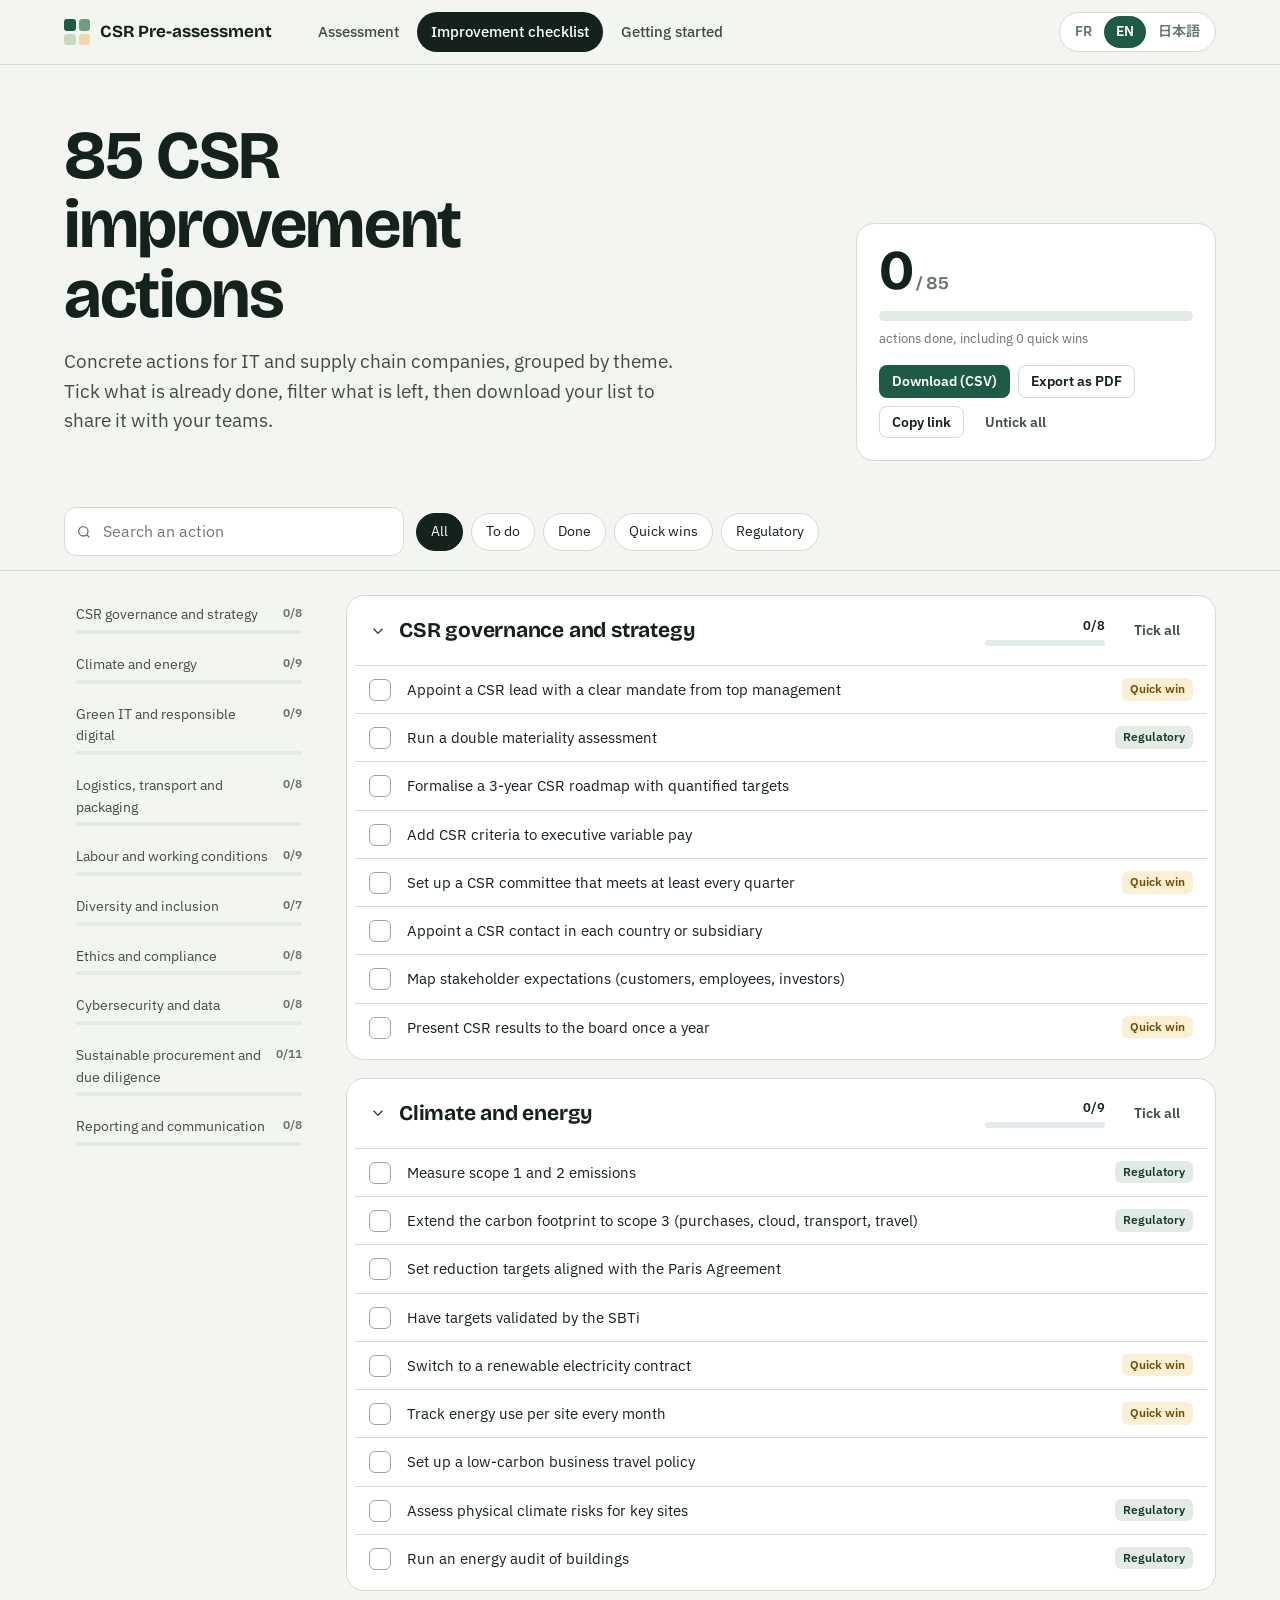
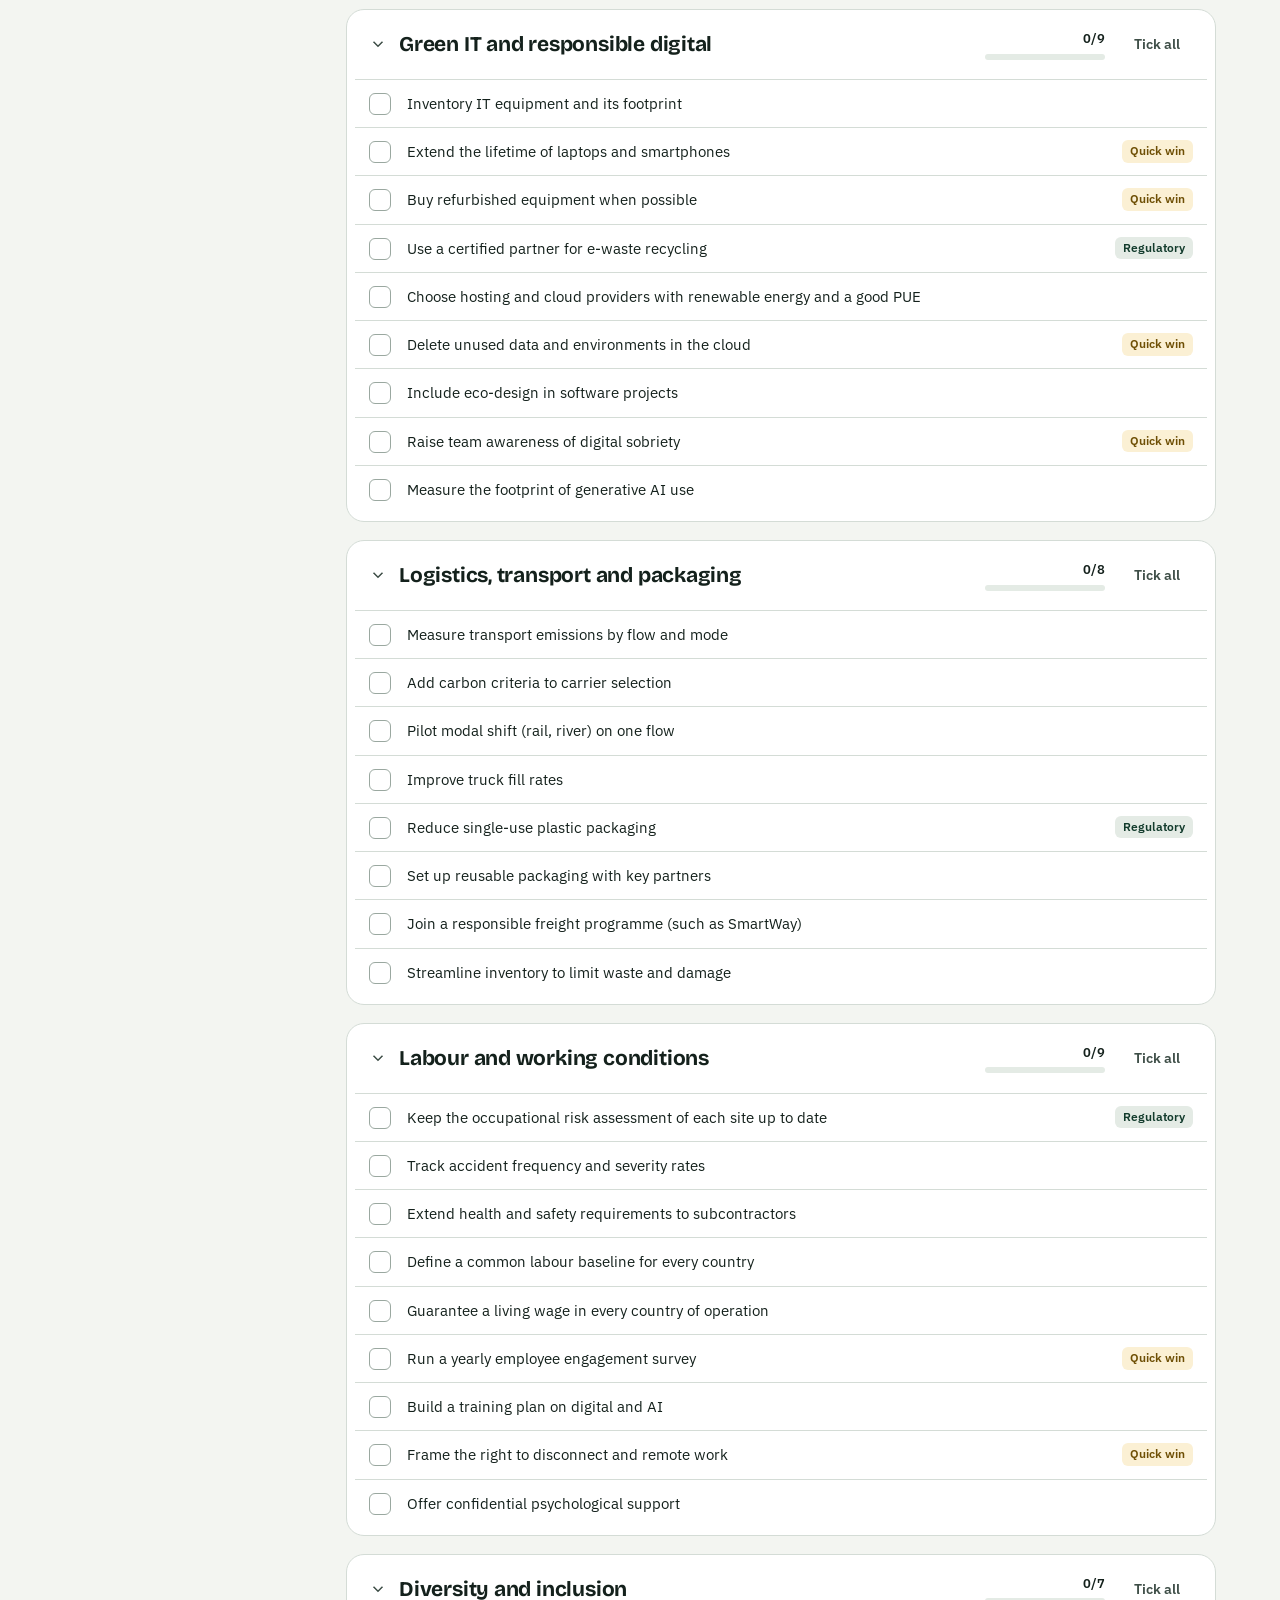
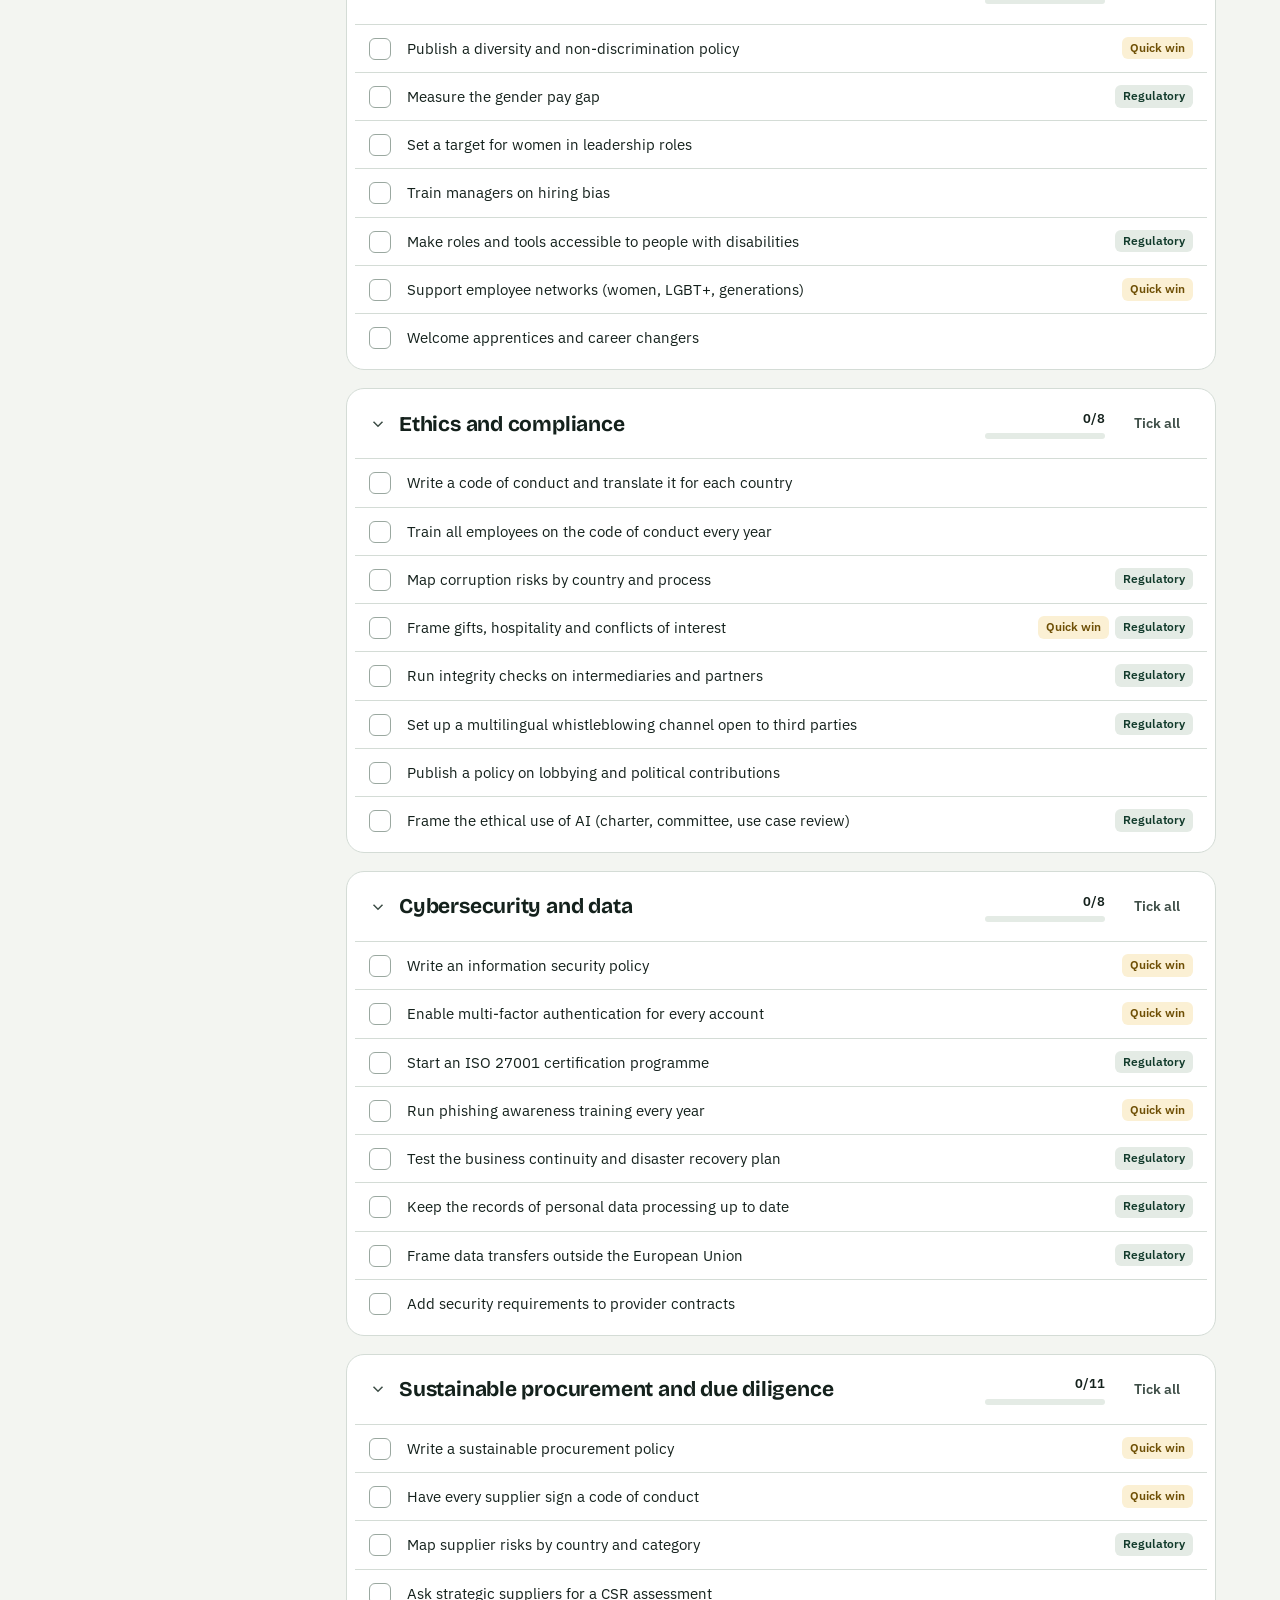
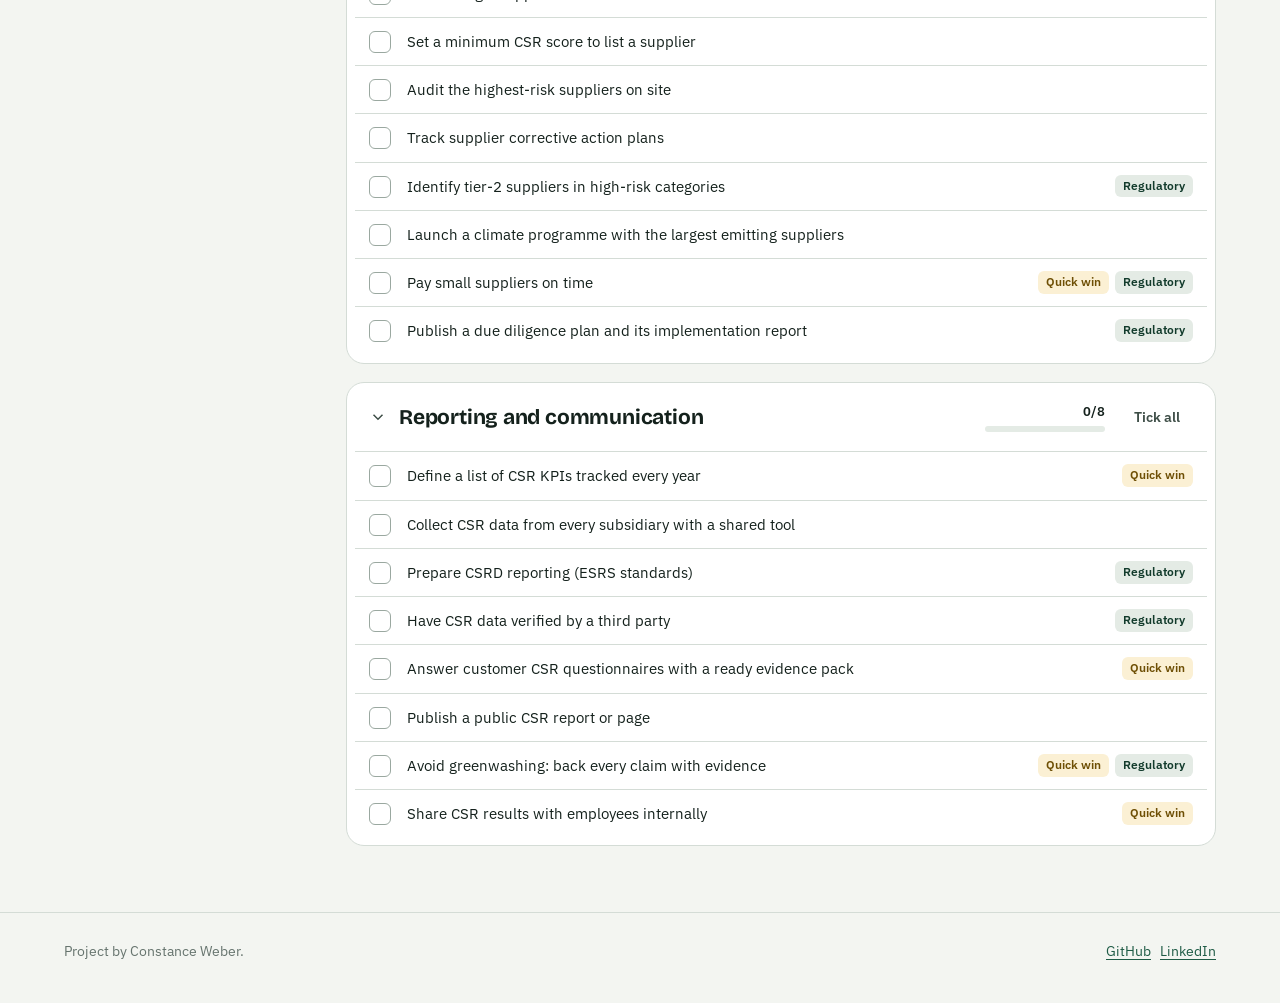
==== commit cac3be57: "Add a Getting started page New guide.html page in French, English and Japanese: a 5-step method, the" ====
--- a/docs/checklist.html
+++ b/docs/checklist.html
@@ -88,6 +88,7 @@
     <div class="nav-links">
       <a href="index.html" id="navDiag"></a>
       <a href="checklist.html" aria-current="page" id="navCheck"></a>
+      <a href="guide.html" id="navGuide"></a>
     </div>
     <div class="lang" role="group" aria-label="Langue / Language / 言語">
       <button type="button" data-lang="fr">FR</button>
@@ -155,6 +156,7 @@
       brand: "Pré-diagnostic RSE",
       navDiag: "Diagnostic",
       navCheck: "Axes d'amélioration",
+      navGuide: "Bien démarrer",
       title: (n) => `${n} axes d'amélioration RSE`,
       lead: "Des actions concrètes pour les entreprises IT et supply chain, classées par thème. Cochez ce qui est déjà fait, filtrez ce qu'il reste, puis téléchargez votre liste pour la partager avec vos équipes.",
       tally: (d, q) => `actions faites, dont ${q} actions rapides`,
@@ -191,6 +193,7 @@
       brand: "CSR Pre-assessment",
       navDiag: "Assessment",
       navCheck: "Improvement checklist",
+      navGuide: "Getting started",
       title: (n) => `${n} CSR improvement actions`,
       lead: "Concrete actions for IT and supply chain companies, grouped by theme. Tick what is already done, filter what is left, then download your list to share it with your teams.",
       tally: (d, q) => `actions done, including ${q} quick wins`,
@@ -227,6 +230,7 @@
       brand: "CSR事前診断",
       navDiag: "診断",
       navCheck: "改善チェックリスト",
+      navGuide: "はじめに",
       title: (n) => `CSR改善のための${n}の取り組み`,
       lead: "IT・サプライチェーン企業向けの具体的な取り組みを、テーマ別にまとめました。実施済みの項目にチェックを入れ、残りを絞り込み、リストをダウンロードしてチームと共有できます。",
       tally: (d, q) => `件が実施済み（うち、すぐに着手可能なもの${q}件）`,
@@ -327,6 +331,7 @@
     $("brandName").textContent = X("brand");
     $("navDiag").textContent = X("navDiag");
     $("navCheck").textContent = X("navCheck");
+    $("navGuide").textContent = X("navGuide");
     $("title").textContent = X("title")(n);
     $("lead").textContent = X("lead");
     $("searchLabel").textContent = X("search");
--- a/docs/style.css
+++ b/docs/style.css
@@ -164,7 +164,8 @@
 
 @media (max-width: 720px) {
   .nav .wrap { gap: 10px; height: auto; padding-top: 10px; padding-bottom: 10px; flex-wrap: wrap; }
-  .nav-links { order: 3; width: 100%; margin-left: 0; }
+  .nav-links { order: 3; width: 100%; margin-left: 0; flex-wrap: wrap; }
+  .nav-links a { padding: 6px 12px; font-size: 14px; }
   .panel { padding: 20px; }
   .hero { padding-top: 36px; }
 }
